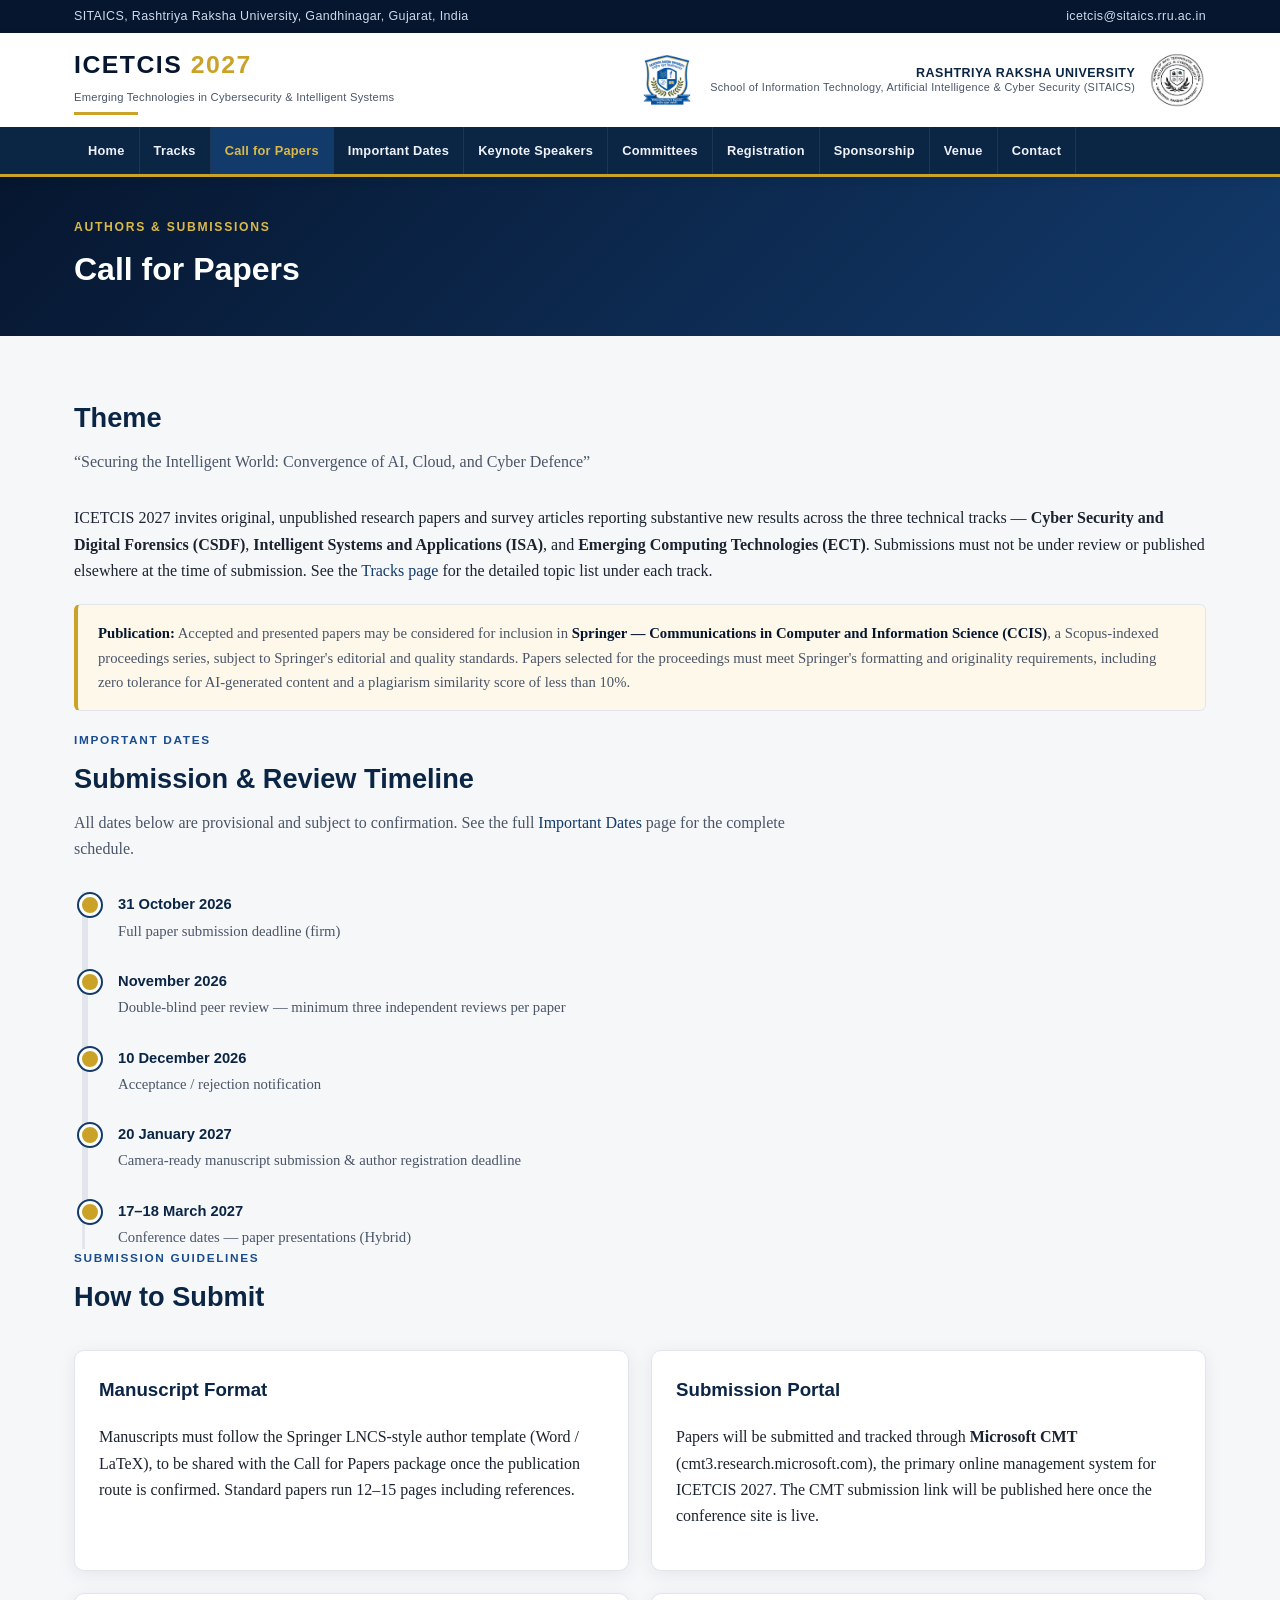
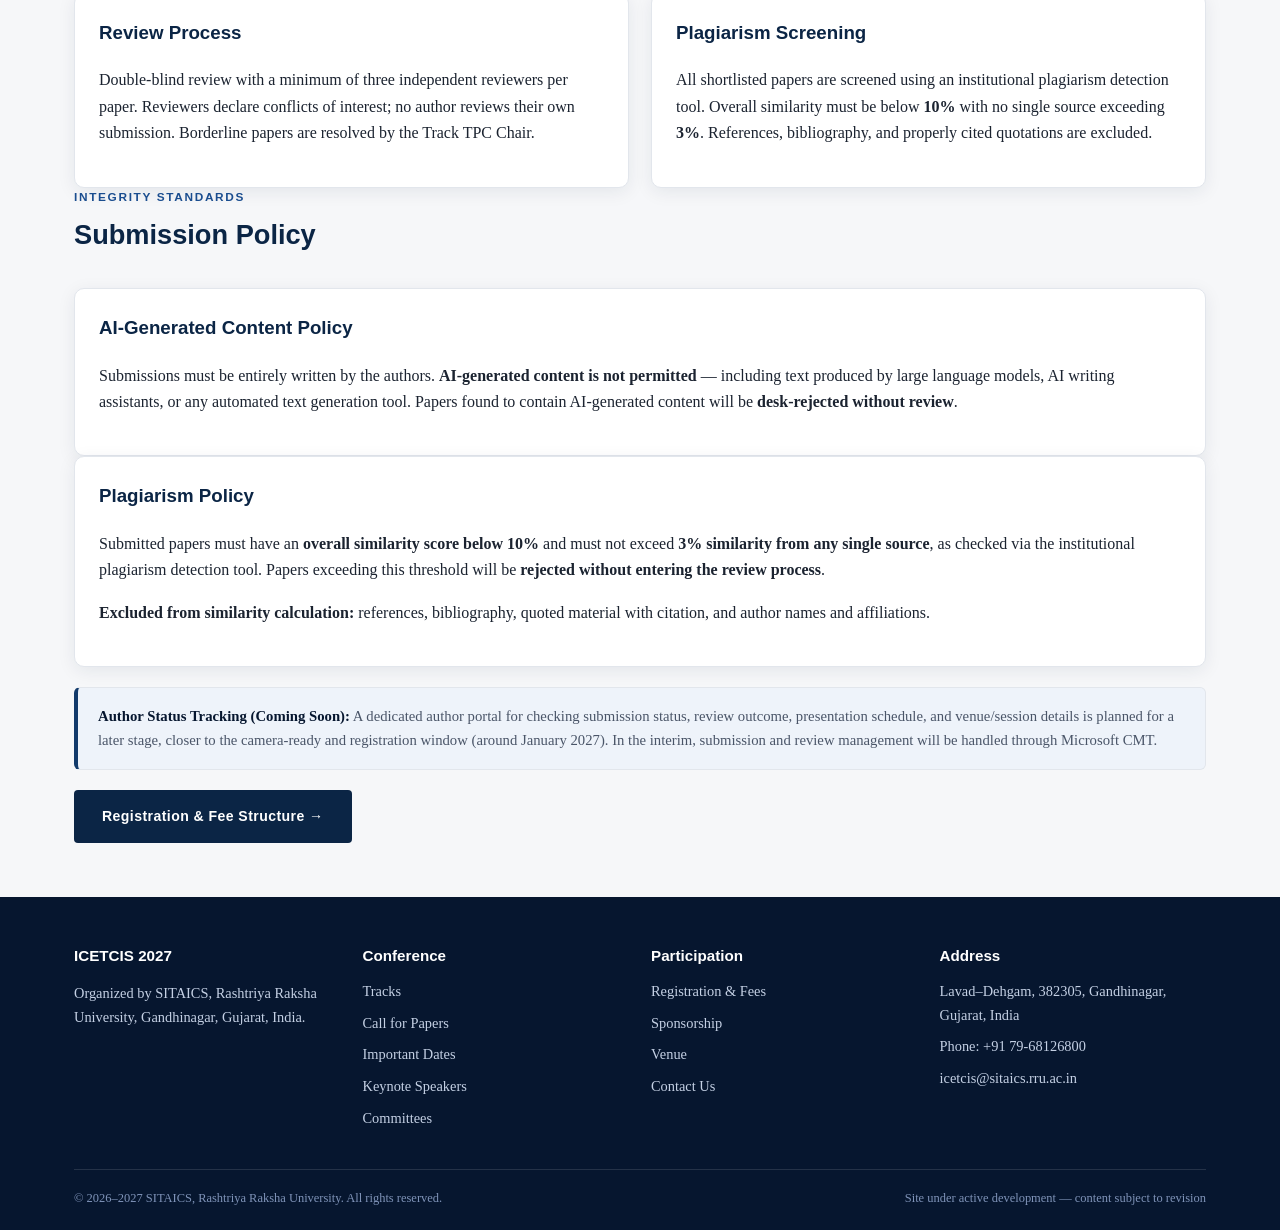
==== call-for-papers.html @ e909aae9 "Major content and policy updates across all pages Email & footer: - Replace icetcis2027@rru.ac.in → " ====
﻿<!DOCTYPE html>
<html lang="en">
<head>
<meta charset="UTF-8">
<meta name="viewport" content="width=device-width, initial-scale=1.0">
<title>Call for Papers | ICETCIS 2027</title>
<meta name="description" content="Call for Papers, submission guidelines, important dates and review process for ICETCIS 2027.">
<meta http-equiv="Content-Security-Policy" content="default-src 'self'; img-src 'self' data:; style-src 'self'; script-src 'self'; base-uri 'self'; form-action 'self';">
<link rel="icon" href="assets/img/sitaics-logo.png" type="image/png">
<link rel="stylesheet" href="css/style.css">
</head>
<body>
<a class="skip-link" href="#main">Skip to main content</a>

<div class="topstrip">
  <div class="container">
    <span>SITAICS, Rashtriya Raksha University, Gandhinagar, Gujarat, India</span>
    <span><a href="mailto:icetcis@sitaics.rru.ac.in">icetcis@sitaics.rru.ac.in</a></span>
  </div>
</div>

<header class="site-header">
  <div class="header-inner container">
    <div class="conf-mark">
      <div class="wordmark">ICETCIS&nbsp;<span>2027</span></div>
      <div class="tagline">Emerging Technologies in Cybersecurity &amp; Intelligent Systems</div>
      <div class="year-rule"></div>
    </div>
    <div class="brand-cluster brand-right">
      <img src="assets/img/rru-logo.png" alt="Rashtriya Raksha University crest" style="height:58px;">
      <div class="brand-text">
        <div class="uni">RASHTRIYA RAKSHA UNIVERSITY</div>
        <div class="school">School of Information Technology, Artificial Intelligence &amp; Cyber Security (SITAICS)</div>
      </div>
      <img src="assets/img/sitaics-logo.png" alt="SITAICS emblem" style="height:64px;">
    </div>
  </div>
  <nav class="mainnav">
    <div class="container">
      <button class="nav-toggle" aria-label="Toggle navigation" aria-expanded="false">&#9776;</button>
      <ul>
        <li><a href="index.html">Home</a></li>
        <li><a href="tracks.html">Tracks</a></li>
        <li><a href="call-for-papers.html" class="active">Call for Papers</a></li>
        <li><a href="important-dates.html">Important Dates</a></li>
        <li><a href="keynote-speakers.html">Keynote Speakers</a></li>
        <li><a href="committee.html">Committees</a></li>
        <li><a href="registration.html">Registration</a></li>
        <li><a href="sponsorship.html">Sponsorship</a></li>
        <li><a href="venue.html">Venue</a></li>
        <li><a href="contact.html">Contact</a></li>
      </ul>
    </div>
  </nav>
</header>

<main id="main">

  <section class="page-hero">
    <div class="container">
      <div class="kicker">Authors &amp; Submissions</div>
      <h1>Call for Papers</h1>
    </div>
  </section>

  <section>
    <div class="container">
      <div class="section-head">
        <h2>Theme</h2>
        <p style="font-style:italic;">&ldquo;Securing the Intelligent World: Convergence of AI, Cloud, and Cyber Defence&rdquo;</p>
      </div>
      <p style="max-width:780px;color:var(--ink-soft);">ICETCIS 2027 invites original, unpublished research
      papers and survey articles reporting substantive new results across the three technical tracks &mdash;
      <strong>Cyber Security and Digital Forensics (CSDF)</strong>, <strong>Intelligent Systems and Applications (ISA)</strong>, and <strong>Emerging Computing Technologies (ECT)</strong>.
      Submissions must not be under review or published elsewhere at the time of submission.
      See the <a href="tracks.html">Tracks page</a> for the detailed topic list under each track.</p>

      <div class="notice gold">
        <strong>Publication:</strong> Accepted and presented papers may be considered for inclusion in
        <strong>Springer &mdash; Communications in Computer and Information Science (CCIS)</strong>, a
        Scopus-indexed proceedings series, subject to Springer's editorial and quality standards.
        Papers selected for the proceedings must meet Springer's formatting and originality requirements,
        including zero tolerance for AI-generated content and a plagiarism similarity score of less than 10%.
      </div>

      <div class="section-head" style="margin-top:48px;">
        <div class="kicker">Important Dates</div>
        <h2>Submission &amp; Review Timeline</h2>
        <p>All dates below are provisional and subject to confirmation. See the full
        <a href="important-dates.html">Important Dates</a> page for the complete schedule.</p>
      </div>
      <div class="timeline">
        <div class="timeline-item"><div class="t-date">31 October 2026</div><div class="t-label">Full paper submission deadline (firm)</div></div>
        <div class="timeline-item"><div class="t-date">November 2026</div><div class="t-label">Double-blind peer review &mdash; minimum three independent reviews per paper</div></div>
        <div class="timeline-item"><div class="t-date">10 December 2026</div><div class="t-label">Acceptance / rejection notification</div></div>
        <div class="timeline-item"><div class="t-date">20 January 2027</div><div class="t-label">Camera-ready manuscript submission &amp; author registration deadline</div></div>
        <div class="timeline-item"><div class="t-date">17&ndash;18 March 2027</div><div class="t-label">Conference dates &mdash; paper presentations (Hybrid)</div></div>
      </div>

      <div class="section-head" style="margin-top:48px;">
        <div class="kicker">Submission Guidelines</div>
        <h2>How to Submit</h2>
      </div>
      <div class="grid grid-2">
        <div class="card">
          <h3>Manuscript Format</h3>
          <p>Manuscripts must follow the Springer LNCS-style author template (Word / LaTeX), to be shared
          with the Call for Papers package once the publication route is confirmed. Standard papers run
          12&ndash;15 pages including references.</p>
        </div>
        <div class="card">
          <h3>Submission Portal</h3>
          <p>Papers will be submitted and tracked through <strong>Microsoft CMT</strong>
          (cmt3.research.microsoft.com), the primary online management system for ICETCIS 2027.
          The CMT submission link will be published here once the conference site is live.</p>
        </div>
        <div class="card">
          <h3>Review Process</h3>
          <p>Double-blind review with a minimum of three independent reviewers per paper. Reviewers
          declare conflicts of interest; no author reviews their own submission. Borderline papers are
          resolved by the Track TPC Chair.</p>
        </div>
        <div class="card">
          <h3>Plagiarism Screening</h3>
          <p>All shortlisted papers are screened using an institutional plagiarism detection tool.
          Overall similarity must be below <strong>10%</strong> with no single source exceeding
          <strong>3%</strong>. References, bibliography, and properly cited quotations are excluded.</p>
        </div>
      </div>

      <div class="section-head" style="margin-top:48px;">
        <div class="kicker">Integrity Standards</div>
        <h2>Submission Policy</h2>
      </div>

      <div class="card" style="margin-bottom:20px;">
        <h3>AI-Generated Content Policy</h3>
        <p>Submissions must be entirely written by the authors. <strong>AI-generated content is not permitted</strong> —
        including text produced by large language models, AI writing assistants, or any automated text generation tool.
        Papers found to contain AI-generated content will be <strong>desk-rejected without review</strong>.</p>
      </div>

      <div class="card" style="margin-bottom:36px;">
        <h3>Plagiarism Policy</h3>
        <p>Submitted papers must have an <strong>overall similarity score below 10%</strong> and must not
        exceed <strong>3% similarity from any single source</strong>, as checked via the institutional
        plagiarism detection tool. Papers exceeding this threshold will be <strong>rejected without entering
        the review process</strong>.</p>
        <p style="margin-top:12px;color:var(--ink-soft);font-size:0.9rem;">
        <strong>Excluded from similarity calculation:</strong> references, bibliography, quoted material with
        citation, and author names and affiliations.</p>
      </div>

      <div class="notice" style="margin-top:0px;">
        <strong>Author Status Tracking (Coming Soon):</strong> A dedicated author portal for checking submission
        status, review outcome, presentation schedule, and venue/session details is planned for a later
        stage, closer to the camera-ready and registration window (around January 2027). In the interim,
        submission and review management will be handled through Microsoft CMT.
      </div>

      <div style="margin-top:30px;"><a href="registration.html" class="btn btn-navy">Registration &amp; Fee Structure &rarr;</a></div>
    </div>
  </section>

</main>

<footer class="site-footer">
  <div class="container">
    <div class="grid grid-4">
      <div>
        <h4>ICETCIS 2027</h4>
        <p>Organized by SITAICS, Rashtriya Raksha University, Gandhinagar, Gujarat, India.</p>
      </div>
      <div>
        <h4>Conference</h4>
        <ul>
          <li><a href="tracks.html">Tracks</a></li>
          <li><a href="call-for-papers.html">Call for Papers</a></li>
          <li><a href="important-dates.html">Important Dates</a></li>
          <li><a href="keynote-speakers.html">Keynote Speakers</a></li>
          <li><a href="committee.html">Committees</a></li>
        </ul>
      </div>
      <div>
        <h4>Participation</h4>
        <ul>
          <li><a href="registration.html">Registration &amp; Fees</a></li>
          <li><a href="sponsorship.html">Sponsorship</a></li>
          <li><a href="venue.html">Venue</a></li>
          <li><a href="contact.html">Contact Us</a></li>
        </ul>
      </div>
      <div>
        <h4>Address</h4>
        <ul>
          <li>Lavad&ndash;Dehgam, 382305, Gandhinagar, Gujarat, India</li>
          <li>Phone: +91 79-68126800</li>
          <li><a href="mailto:icetcis@sitaics.rru.ac.in">icetcis@sitaics.rru.ac.in</a></li>
        </ul>
      </div>
    </div>
    <div class="footer-bottom">
      <span>&copy; 2026&ndash;2027 SITAICS, Rashtriya Raksha University. All rights reserved.</span>
      <span>Site under active development &mdash; content subject to revision</span>
    </div>
  </div>
</footer>

<button class="scroll-top" aria-label="Scroll to top">&uarr;</button>
<script src="js/main.js"></script>
</body>
</html>
---- css/style.css ----
/* ICETCIS 2027 — Conference site stylesheet */

:root{
  --navy-900:#06162f;
  --navy-800:#0b2545;
  --navy-700:#123a6b;
  --navy-600:#1a4d8f;
  --gold-500:#c9a227;
  --gold-400:#dab94a;
  --bg:#f6f7f9;
  --surface:#ffffff;
  --ink:#1b2330;
  --ink-soft:#4a5568;
  --line:#e2e6ec;
  --radius:10px;
  --maxw:1180px;
  --shadow:0 4px 18px rgba(11,37,69,0.08);
}

*{box-sizing:border-box;}
html{scroll-behavior:smooth;}
body{
  margin:0;
  font-family:"Georgia","Cambria","Times New Roman",serif;
  color:var(--ink);
  background:var(--bg);
  line-height:1.65;
}
h1,h2,h3,h4{
  font-family:"Trebuchet MS","Segoe UI",Arial,sans-serif;
  color:var(--navy-800);
  margin-top:0;
  font-weight:700;
}
a{color:var(--navy-700);text-decoration:none;}
a:hover{color:var(--gold-500);}
img{max-width:100%;display:block;}
.container{max-width:var(--maxw);margin:0 auto;padding:0 24px;}
.visually-hidden{position:absolute;left:-9999px;}

/* ===== Skip link ===== */
.skip-link{
  position:absolute;left:-9999px;top:0;background:var(--gold-500);color:var(--navy-900);
  padding:10px 16px;z-index:1000;font-family:"Trebuchet MS",sans-serif;font-weight:700;
}
.skip-link:focus{left:8px;top:8px;}

/* ===== Top strip ===== */
.topstrip{
  background:var(--navy-900);
  color:#cfd9ea;
  font-family:"Trebuchet MS","Segoe UI",Arial,sans-serif;
  font-size:0.78rem;
  letter-spacing:.03em;
}
.topstrip .container{display:flex;justify-content:space-between;align-items:center;padding:6px 24px;flex-wrap:wrap;gap:6px;}
.topstrip a{color:#cfd9ea;}
.topstrip a:hover{color:var(--gold-400);}

/* ===== Header ===== */
header.site-header{
  background:var(--surface);
  border-bottom:3px solid var(--gold-500);
  position:sticky;top:0;z-index:500;
  box-shadow:0 2px 10px rgba(0,0,0,0.05);
}
.header-inner{
  display:flex;
  align-items:center;
  justify-content:space-between;
  padding:12px 24px;
  gap:18px;
}
.brand-cluster{display:flex;align-items:center;gap:14px;}
.brand-cluster img{height:58px;width:auto;}
.brand-text{font-family:"Trebuchet MS","Segoe UI",Arial,sans-serif;line-height:1.15;}
.brand-text .uni{font-size:0.78rem;font-weight:700;color:var(--navy-800);letter-spacing:.04em;}
.brand-text .school{font-size:0.68rem;color:var(--ink-soft);letter-spacing:.03em;}

.conf-mark{
  display:flex;flex-direction:column;align-items:flex-start;
  font-family:"Trebuchet MS","Segoe UI",Arial,sans-serif;
}
.conf-mark .wordmark{
  font-size:1.55rem;font-weight:800;letter-spacing:.06em;color:var(--navy-900);
}
.conf-mark .wordmark span{color:var(--gold-500);}
.conf-mark .tagline{font-size:0.7rem;color:var(--ink-soft);letter-spacing:.02em;margin-top:2px;}
.conf-mark .year-rule{height:3px;width:64px;background:var(--gold-500);margin-top:6px;}

.brand-cluster.brand-right{justify-content:flex-end;}
.brand-cluster.brand-right .brand-text{text-align:right;}

nav.mainnav{
  background:var(--navy-800);
}
nav.mainnav .container{display:flex;align-items:center;justify-content:space-between;padding:0 24px;}
nav.mainnav ul{
  display:flex;list-style:none;margin:0;padding:0;flex-wrap:wrap;
  font-family:"Trebuchet MS","Segoe UI",Arial,sans-serif;
}
nav.mainnav li{border-right:1px solid rgba(255,255,255,0.08);}
nav.mainnav a{
  display:block;padding:13px 14px;color:#eef2f8;font-size:0.8rem;font-weight:600;letter-spacing:.02em;
}
nav.mainnav a:hover,nav.mainnav a.active{background:var(--navy-700);color:var(--gold-400);}
.nav-toggle{display:none;background:none;border:none;color:#fff;font-size:1.6rem;padding:8px 14px;cursor:pointer;}

/* ===== Hero ===== */
.hero{
  background:linear-gradient(135deg,var(--navy-900) 0%,var(--navy-700) 60%,var(--navy-600) 100%);
  color:#f3f6fb;
  padding:64px 0 56px;
  position:relative;
  overflow:hidden;
}
.hero::after{
  content:"";position:absolute;right:-80px;top:-80px;width:360px;height:360px;
  border:2px solid rgba(218,185,74,0.18);border-radius:50%;
}
.hero .container{position:relative;z-index:2;}
.hero .eyebrow{
  font-family:"Trebuchet MS","Segoe UI",Arial,sans-serif;
  text-transform:uppercase;letter-spacing:.18em;font-size:0.78rem;color:var(--gold-400);font-weight:700;
}
.hero h1{
  color:#fff;font-size:2.4rem;margin:10px 0 6px;line-height:1.18;
}
.hero h1 .acronym{color:var(--gold-400);}
.hero .theme-line{font-style:italic;font-size:1.12rem;color:#d8e2f1;max-width:760px;margin:6px 0 22px;}
.hero .meta-row{display:flex;flex-wrap:wrap;gap:28px;margin-top:8px;}
.hero .meta-item{font-family:"Trebuchet MS","Segoe UI",Arial,sans-serif;}
.hero .meta-item .label{display:block;font-size:0.72rem;letter-spacing:.08em;text-transform:uppercase;color:#9fb4d6;}
.hero .meta-item .value{font-size:1.02rem;font-weight:700;color:#fff;}
.hero .cta-row{margin-top:30px;display:flex;gap:14px;flex-wrap:wrap;}

.btn{
  display:inline-block;font-family:"Trebuchet MS","Segoe UI",Arial,sans-serif;
  font-weight:700;font-size:0.88rem;letter-spacing:.03em;padding:13px 26px;border-radius:4px;
  border:2px solid transparent;cursor:pointer;
}
.btn-gold{background:var(--gold-500);color:var(--navy-900);}
.btn-gold:hover{background:var(--gold-400);}
.btn-outline{border-color:rgba(255,255,255,0.55);color:#fff;background:transparent;}
.btn-outline:hover{border-color:var(--gold-400);color:var(--gold-400);}
.btn-navy{background:var(--navy-800);color:#fff;}
.btn-navy:hover{background:var(--navy-700);}

/* ===== Sections ===== */
section{padding:54px 0;}
section.alt{background:var(--surface);border-top:1px solid var(--line);border-bottom:1px solid var(--line);}
.section-head{margin-bottom:30px;max-width:760px;}
.section-head .kicker{
  font-family:"Trebuchet MS","Segoe UI",Arial,sans-serif;text-transform:uppercase;letter-spacing:.14em;
  font-size:0.74rem;color:var(--navy-600);font-weight:700;
}
.section-head h2{font-size:1.7rem;margin:6px 0 8px;}
.section-head p{color:var(--ink-soft);margin:0;}

/* ===== Cards / Grids ===== */
.grid{display:grid;gap:22px;}
.grid-3{grid-template-columns:repeat(3,1fr);}
.grid-2{grid-template-columns:repeat(2,1fr);}
.grid-4{grid-template-columns:repeat(4,1fr);}
@media (max-width:980px){.grid-3,.grid-4{grid-template-columns:repeat(2,1fr);}}
@media (max-width:640px){.grid-3,.grid-2,.grid-4{grid-template-columns:1fr;}}

.card{
  background:var(--surface);border:1px solid var(--line);border-radius:var(--radius);
  padding:24px;box-shadow:var(--shadow);
}
.track-card{border-top:4px solid var(--navy-700);}
.track-card.t1{border-top-color:#8a1f2b;}
.track-card.t2{border-top-color:var(--navy-700);}
.track-card.t3{border-top-color:#1f7a52;}
.track-card h3{font-size:1.18rem;margin-bottom:4px;}
.track-card .track-no{
  font-family:"Trebuchet MS",sans-serif;font-size:0.72rem;letter-spacing:.12em;color:var(--ink-soft);
  text-transform:uppercase;
}
.track-card ul{margin:14px 0 0;padding-left:18px;color:var(--ink-soft);font-size:0.93rem;}
.track-card ul li{margin-bottom:6px;}

/* Dates timeline */
.timeline{border-left:3px solid var(--line);margin-left:8px;padding-left:0;}
.timeline-item{position:relative;padding:0 0 26px 30px;border-left:3px solid var(--line);margin-left:0;}
.timeline-item:last-child{border-color:transparent;padding-bottom:0;}
.timeline-item::before{
  content:"";position:absolute;left:-9px;top:2px;width:16px;height:16px;border-radius:50%;
  background:var(--gold-500);border:3px solid var(--surface);box-shadow:0 0 0 2px var(--navy-700);
}
.timeline-item .t-date{
  font-family:"Trebuchet MS",sans-serif;font-weight:700;color:var(--navy-800);font-size:0.92rem;
}
.timeline-item .t-label{color:var(--ink-soft);font-size:0.92rem;margin-top:2px;}

/* Committee */
.committee-block{margin-bottom:42px;}
.committee-block h3{
  font-size:1.25rem;border-bottom:2px solid var(--gold-500);padding-bottom:8px;margin-bottom:18px;
}
table.committee-table{width:100%;border-collapse:collapse;font-size:0.92rem;background:var(--surface);}
table.committee-table th,table.committee-table td{
  text-align:left;padding:11px 14px;border-bottom:1px solid var(--line);
}
table.committee-table th{
  background:var(--navy-800);color:#fff;font-family:"Trebuchet MS",sans-serif;font-size:0.8rem;
  letter-spacing:.03em;text-transform:uppercase;
}
table.committee-table tr:nth-child(even) td{background:#fafbfd;}
.role-tag{
  display:inline-block;font-family:"Trebuchet MS",sans-serif;font-size:0.68rem;font-weight:700;
  letter-spacing:.04em;text-transform:uppercase;background:var(--gold-500);color:var(--navy-900);
  padding:2px 8px;border-radius:3px;margin-left:8px;
}

/* Notice / callout boxes */
.notice{
  border:1px solid var(--line);border-left:4px solid var(--navy-700);background:#eef3fa;
  padding:16px 20px;border-radius:6px;font-size:0.92rem;color:var(--ink-soft);margin:20px 0;
}
.notice.gold{border-left-color:var(--gold-500);background:#fdf8ea;}
.notice strong{color:var(--navy-900);}

/* Fee table */
table.fee-table{width:100%;border-collapse:collapse;background:var(--surface);box-shadow:var(--shadow);}
table.fee-table th,table.fee-table td{padding:14px 16px;border-bottom:1px solid var(--line);text-align:left;}
table.fee-table th{background:var(--navy-800);color:#fff;font-family:"Trebuchet MS",sans-serif;font-size:0.82rem;}
table.fee-table td.amount{font-weight:700;color:var(--navy-800);font-family:"Trebuchet MS",sans-serif;}
table.fee-table td.amount.early{color:#1f7a52;}

.earlybird-flag{
  display:inline-block;background:#1f7a52;color:#fff;font-family:"Trebuchet MS",sans-serif;
  font-size:0.7rem;font-weight:700;letter-spacing:.04em;text-transform:uppercase;
  padding:3px 9px;border-radius:3px;margin-left:8px;
}

/* Sponsorship tiers */
.tier-card{border-top:4px solid var(--line);position:relative;}
.tier-card.tier-platinum{border-top-color:#5b6b7d;}
.tier-card.tier-gold{border-top-color:var(--gold-500);}
.tier-card.tier-silver{border-top-color:#9aa6b3;}
.tier-card.tier-bronze{border-top-color:#9a6b3a;}
.tier-card .tier-name{
  font-family:"Trebuchet MS",sans-serif;font-size:0.78rem;text-transform:uppercase;letter-spacing:.1em;
  font-weight:700;color:var(--ink-soft);
}
.tier-card .tier-price{
  font-family:"Trebuchet MS",sans-serif;font-size:1.5rem;font-weight:800;color:var(--navy-900);margin:6px 0 14px;
}
.tier-card .tier-price small{font-size:0.85rem;font-weight:600;color:var(--ink-soft);}
.tier-card ul{margin:0;padding-left:18px;color:var(--ink-soft);font-size:0.9rem;}
.tier-card ul li{margin-bottom:7px;}

/* Nearby places */
.place-card .distance-tag{
  display:inline-block;font-family:"Trebuchet MS",sans-serif;font-size:0.72rem;font-weight:700;
  color:var(--navy-700);background:#eef3fa;padding:3px 9px;border-radius:3px;margin-bottom:10px;
}

/* Keynote placeholder */
.keynote-placeholder{
  text-align:center;padding:50px 24px;background:var(--surface);border:1px dashed var(--line);
  border-radius:var(--radius);color:var(--ink-soft);
}
.keynote-placeholder h3{margin-bottom:8px;}

/* Scroll to top button */
.scroll-top{
  position:fixed;right:22px;bottom:24px;width:46px;height:46px;border-radius:50%;
  background:var(--navy-800);color:#fff;border:none;cursor:pointer;font-size:1.3rem;
  display:flex;align-items:center;justify-content:center;box-shadow:0 4px 14px rgba(0,0,0,0.25);
  opacity:0;visibility:hidden;transform:translateY(8px);
  transition:opacity .25s ease,visibility .25s ease,transform .25s ease,background .2s ease;
  z-index:600;
}
.scroll-top.visible{opacity:1;visibility:visible;transform:translateY(0);}
.scroll-top:hover{background:var(--gold-500);color:var(--navy-900);}

/* Stats strip */
.stats-strip{background:var(--navy-800);color:#fff;padding:34px 0;}
.stats-strip .grid-4{text-align:center;}
.stats-strip .stat-num{font-family:"Trebuchet MS",sans-serif;font-size:2rem;font-weight:800;color:var(--gold-400);}
.stats-strip .stat-label{font-size:0.82rem;letter-spacing:.04em;color:#cfd9ea;text-transform:uppercase;margin-top:4px;}

/* Footer */
footer.site-footer{background:var(--navy-900);color:#c4d0e4;padding:46px 0 22px;font-size:0.9rem;}
footer.site-footer .grid-4{margin-bottom:30px;}
footer.site-footer h4{color:#fff;font-size:0.95rem;margin-bottom:12px;}
footer.site-footer ul{list-style:none;padding:0;margin:0;}
footer.site-footer ul li{margin-bottom:8px;}
footer.site-footer a{color:#c4d0e4;}
footer.site-footer a:hover{color:var(--gold-400);}
.footer-bottom{
  border-top:1px solid rgba(255,255,255,0.12);margin-top:10px;padding-top:18px;
  display:flex;justify-content:space-between;flex-wrap:wrap;gap:10px;font-size:0.78rem;color:#7f93b8;
}

/* Breadcrumb / page header for subpages */
.page-hero{
  background:linear-gradient(135deg,var(--navy-900),var(--navy-700));
  color:#fff;padding:40px 0;
}
.page-hero .kicker{color:var(--gold-400);font-family:"Trebuchet MS",sans-serif;text-transform:uppercase;
  letter-spacing:.14em;font-size:0.76rem;font-weight:700;}
.page-hero h1{color:#fff;font-size:2rem;margin:6px 0 0;}

/* Phase note badge */
.phase-badge{
  display:inline-flex;align-items:center;gap:8px;background:#fdf8ea;border:1px solid var(--gold-500);
  color:var(--navy-900);font-family:"Trebuchet MS",sans-serif;font-size:0.82rem;font-weight:600;
  padding:8px 14px;border-radius:6px;
}

@media (max-width:860px){
  .header-inner{flex-wrap:wrap;row-gap:12px;}
  .conf-mark{align-items:flex-start;order:-1;width:100%;}
  .brand-cluster.brand-right{width:100%;justify-content:flex-start;}
  .brand-cluster.brand-right .brand-text{text-align:left;}
  nav.mainnav .container{flex-wrap:wrap;}
  nav.mainnav ul{display:none;flex-direction:column;width:100%;}
  nav.mainnav ul.open{display:flex;}
  nav.mainnav li{border-right:none;border-bottom:1px solid rgba(255,255,255,0.08);}
  .nav-toggle{display:block;}
  .hero h1{font-size:1.8rem;}
  .hero{padding:46px 0 40px;}
  .scroll-top{right:16px;bottom:16px;width:42px;height:42px;}
}

@media (max-width:480px){
  .brand-cluster img{height:42px;}
  .brand-text .uni{font-size:0.68rem;}
  .brand-text .school{font-size:0.6rem;}
  .conf-mark .wordmark{font-size:1.25rem;}
  .hero h1{font-size:1.45rem;}
  .hero .meta-row{gap:16px;}
  table.committee-table,table.fee-table{font-size:0.82rem;}
}
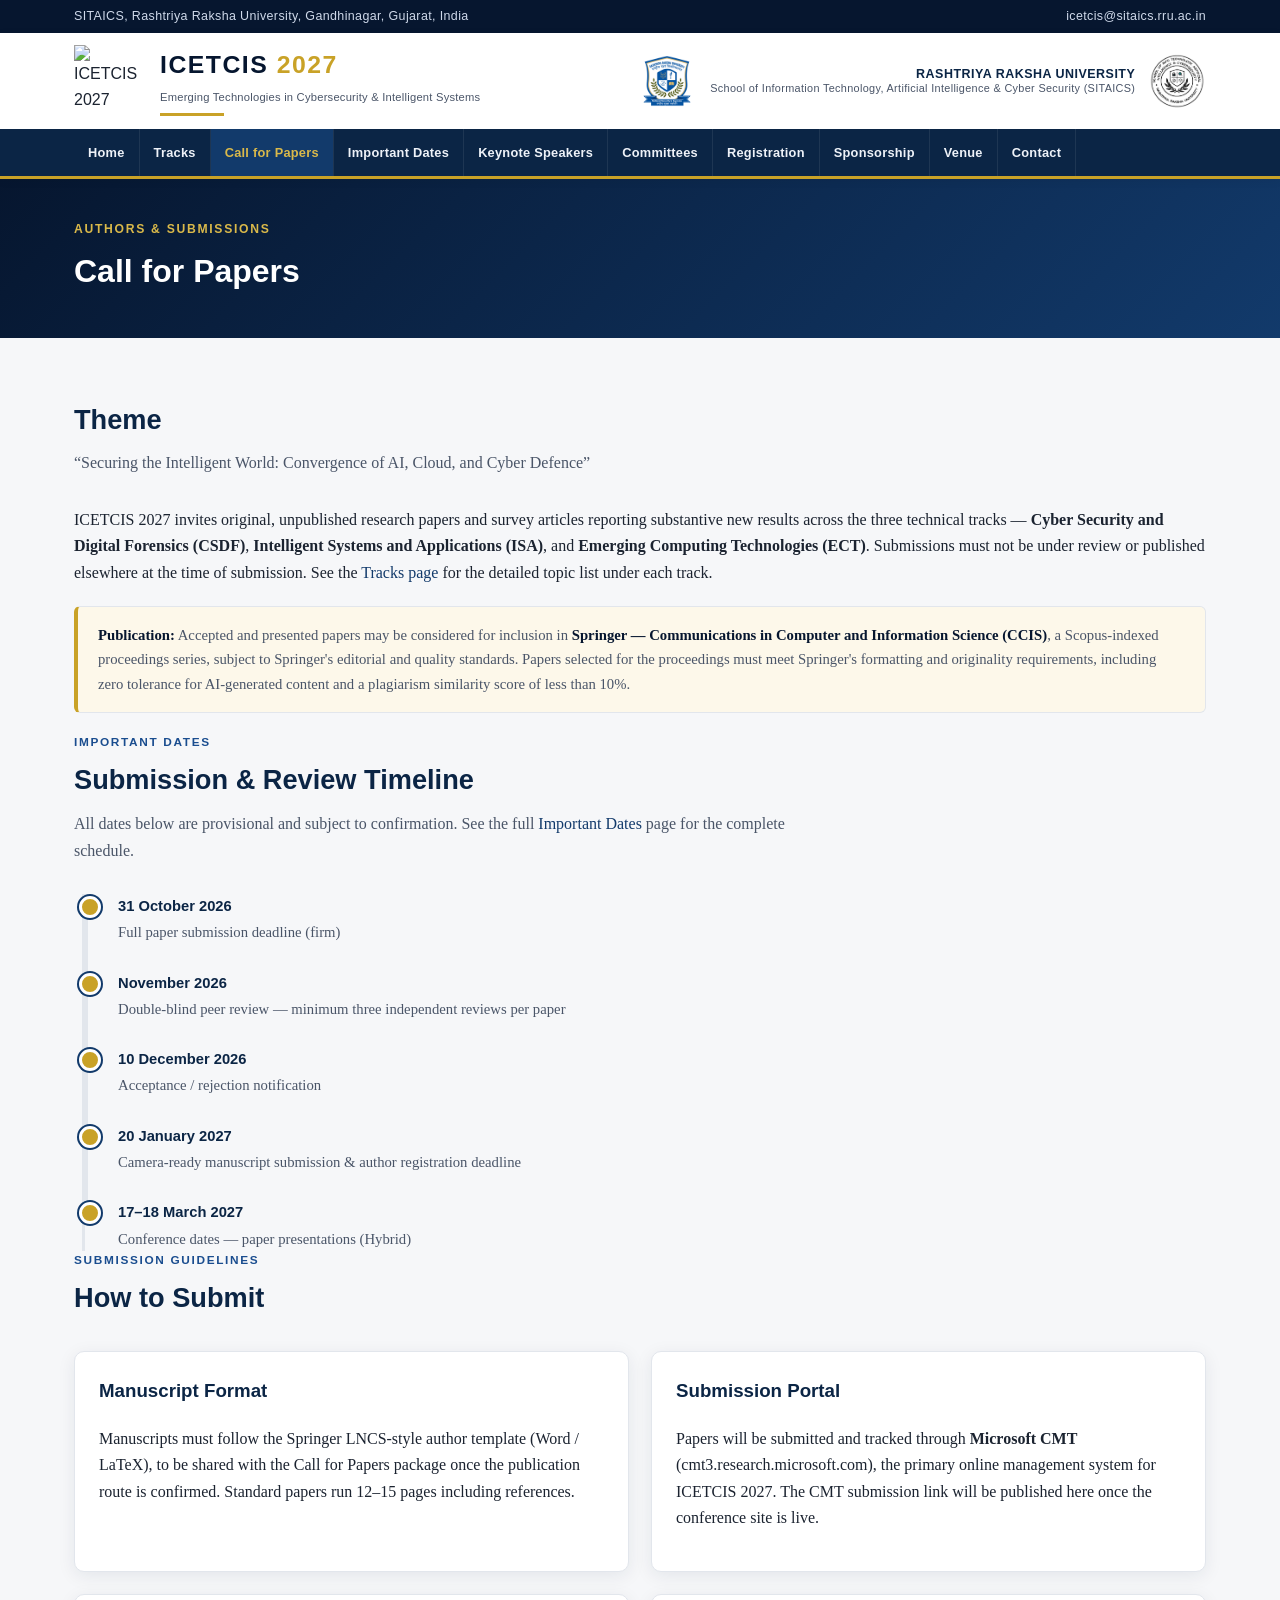
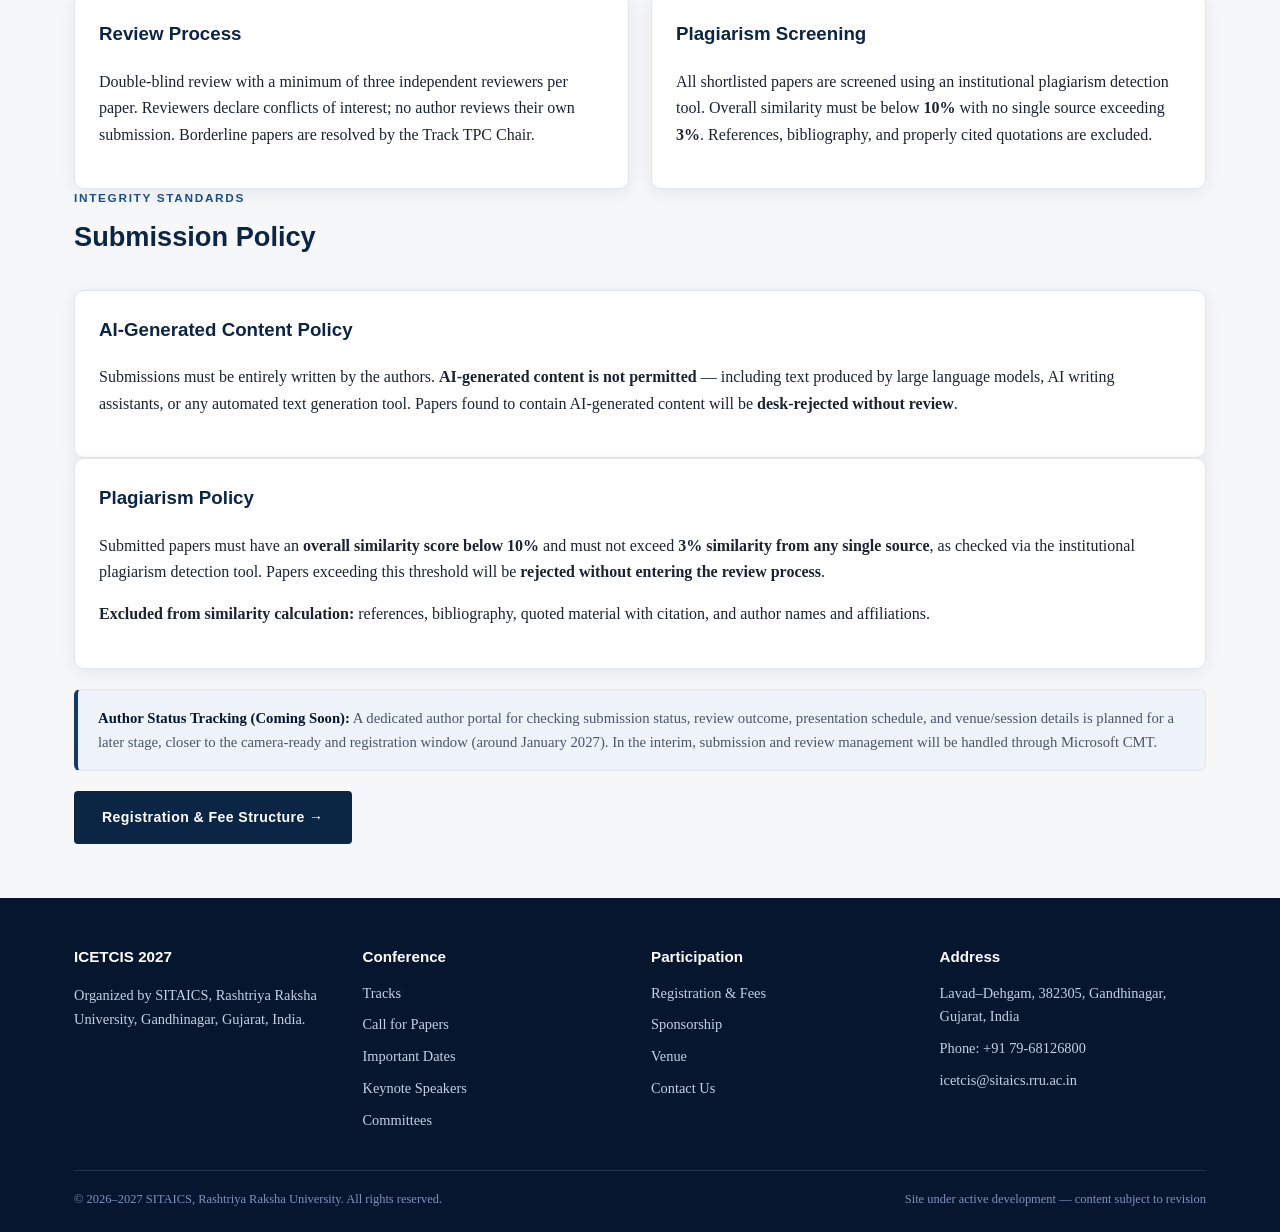
==== commit 8b30065b: "Add ICETCIS 2027 conference seal to header; update sponsorship passes Logo: - Added assets/img/icetc" ====
--- a/call-for-papers.html
+++ b/call-for-papers.html
@@ -6,7 +6,7 @@
 <title>Call for Papers | ICETCIS 2027</title>
 <meta name="description" content="Call for Papers, submission guidelines, important dates and review process for ICETCIS 2027.">
 <meta http-equiv="Content-Security-Policy" content="default-src 'self'; img-src 'self' data:; style-src 'self'; script-src 'self'; base-uri 'self'; form-action 'self';">
-<link rel="icon" href="assets/img/sitaics-logo.png" type="image/png">
+<link rel="icon" href="assets/img/icetcis-logo.png" type="image/png">
 <link rel="stylesheet" href="css/style.css">
 </head>
 <body>
@@ -22,9 +22,12 @@
 <header class="site-header">
   <div class="header-inner container">
     <div class="conf-mark">
-      <div class="wordmark">ICETCIS&nbsp;<span>2027</span></div>
-      <div class="tagline">Emerging Technologies in Cybersecurity &amp; Intelligent Systems</div>
-      <div class="year-rule"></div>
+      <img src="assets/img/icetcis-logo.png" alt="ICETCIS 2027 conference seal" class="conf-seal">
+      <div class="conf-text">
+        <div class="wordmark">ICETCIS&nbsp;<span>2027</span></div>
+        <div class="tagline">Emerging Technologies in Cybersecurity &amp; Intelligent Systems</div>
+        <div class="year-rule"></div>
+      </div>
     </div>
     <div class="brand-cluster brand-right">
       <img src="assets/img/rru-logo.png" alt="Rashtriya Raksha University crest" style="height:58px;">
--- a/css/style.css
+++ b/css/style.css
@@ -78,9 +78,11 @@
 .brand-text .school{font-size:0.68rem;color:var(--ink-soft);letter-spacing:.03em;}
 
 .conf-mark{
-  display:flex;flex-direction:column;align-items:flex-start;
-  font-family:"Trebuchet MS","Segoe UI",Arial,sans-serif;
-}
+  display:flex;flex-direction:row;align-items:center;gap:14px;
+  font-family:"Trebuchet MS","Segoe UI",Arial,sans-serif;
+}
+.conf-seal{height:72px;width:72px;flex-shrink:0;}
+.conf-text{display:flex;flex-direction:column;align-items:flex-start;}
 .conf-mark .wordmark{
   font-size:1.55rem;font-weight:800;letter-spacing:.06em;color:var(--navy-900);
 }
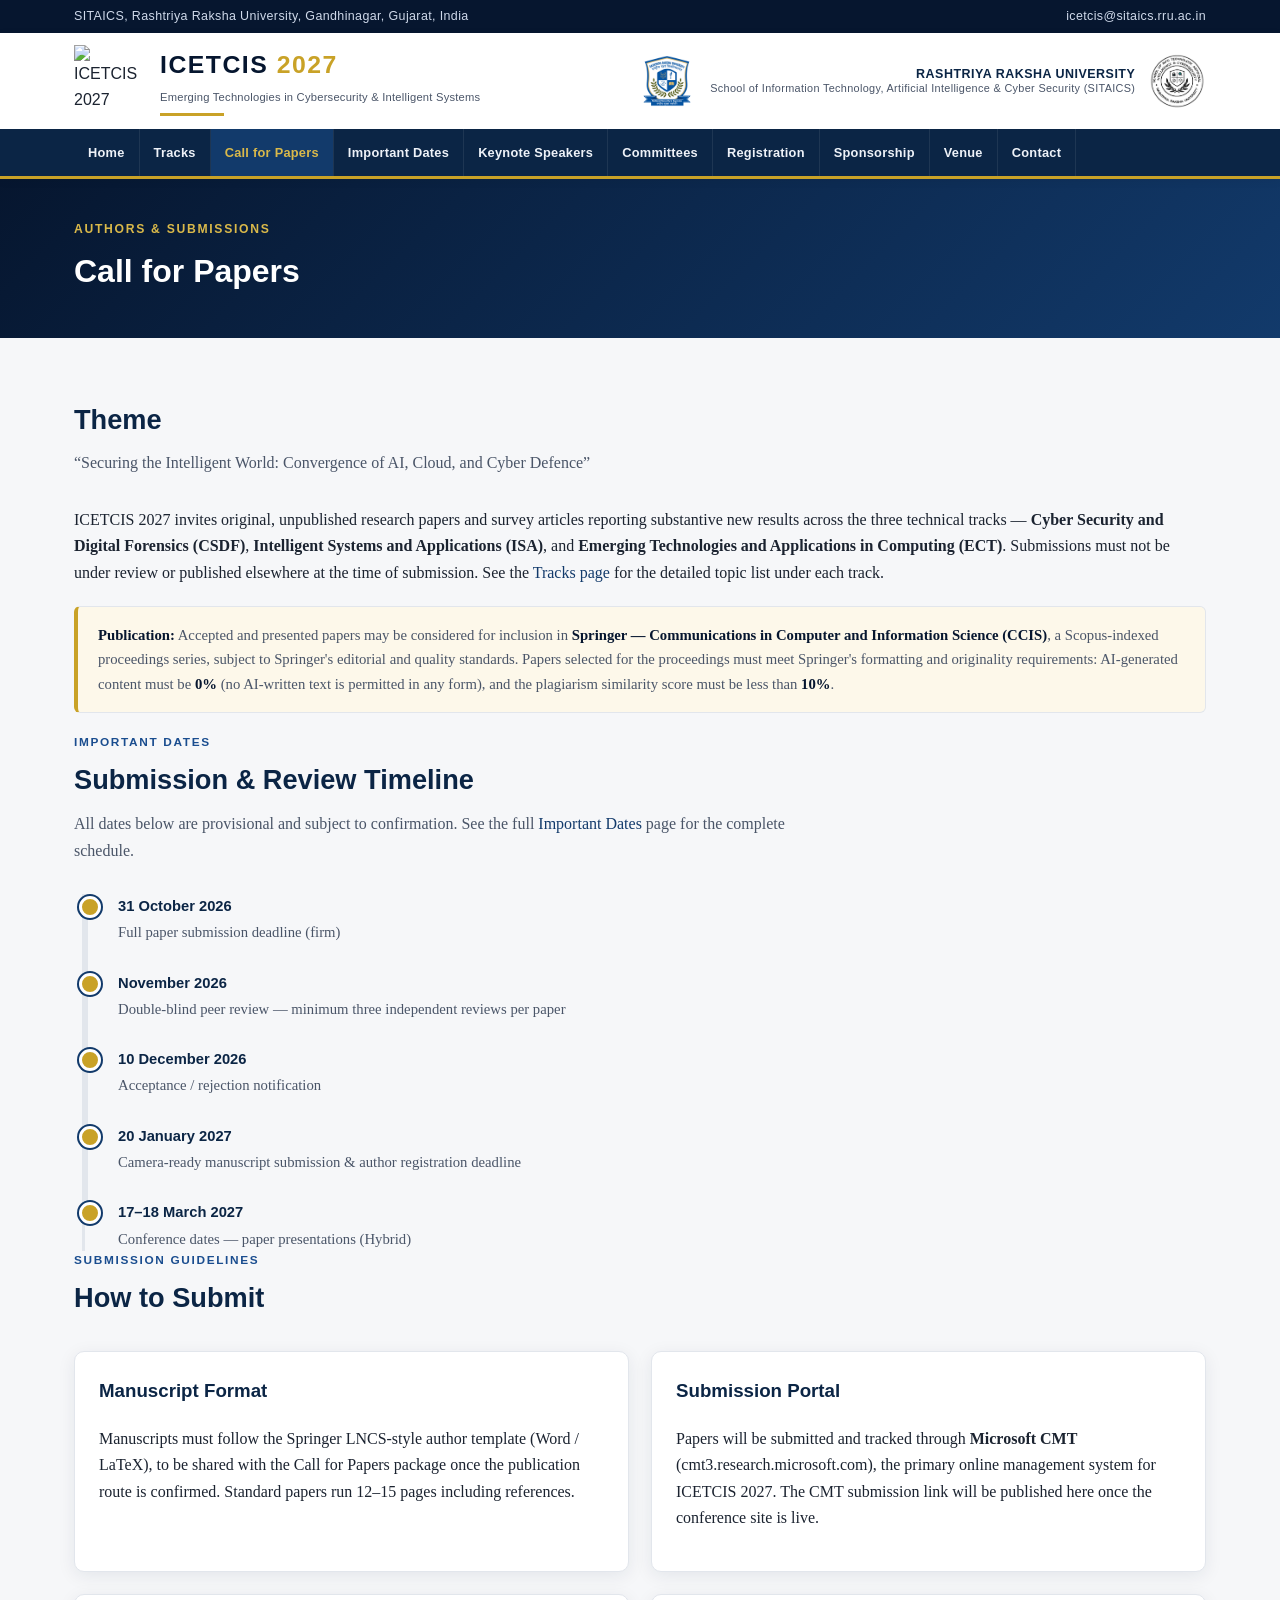
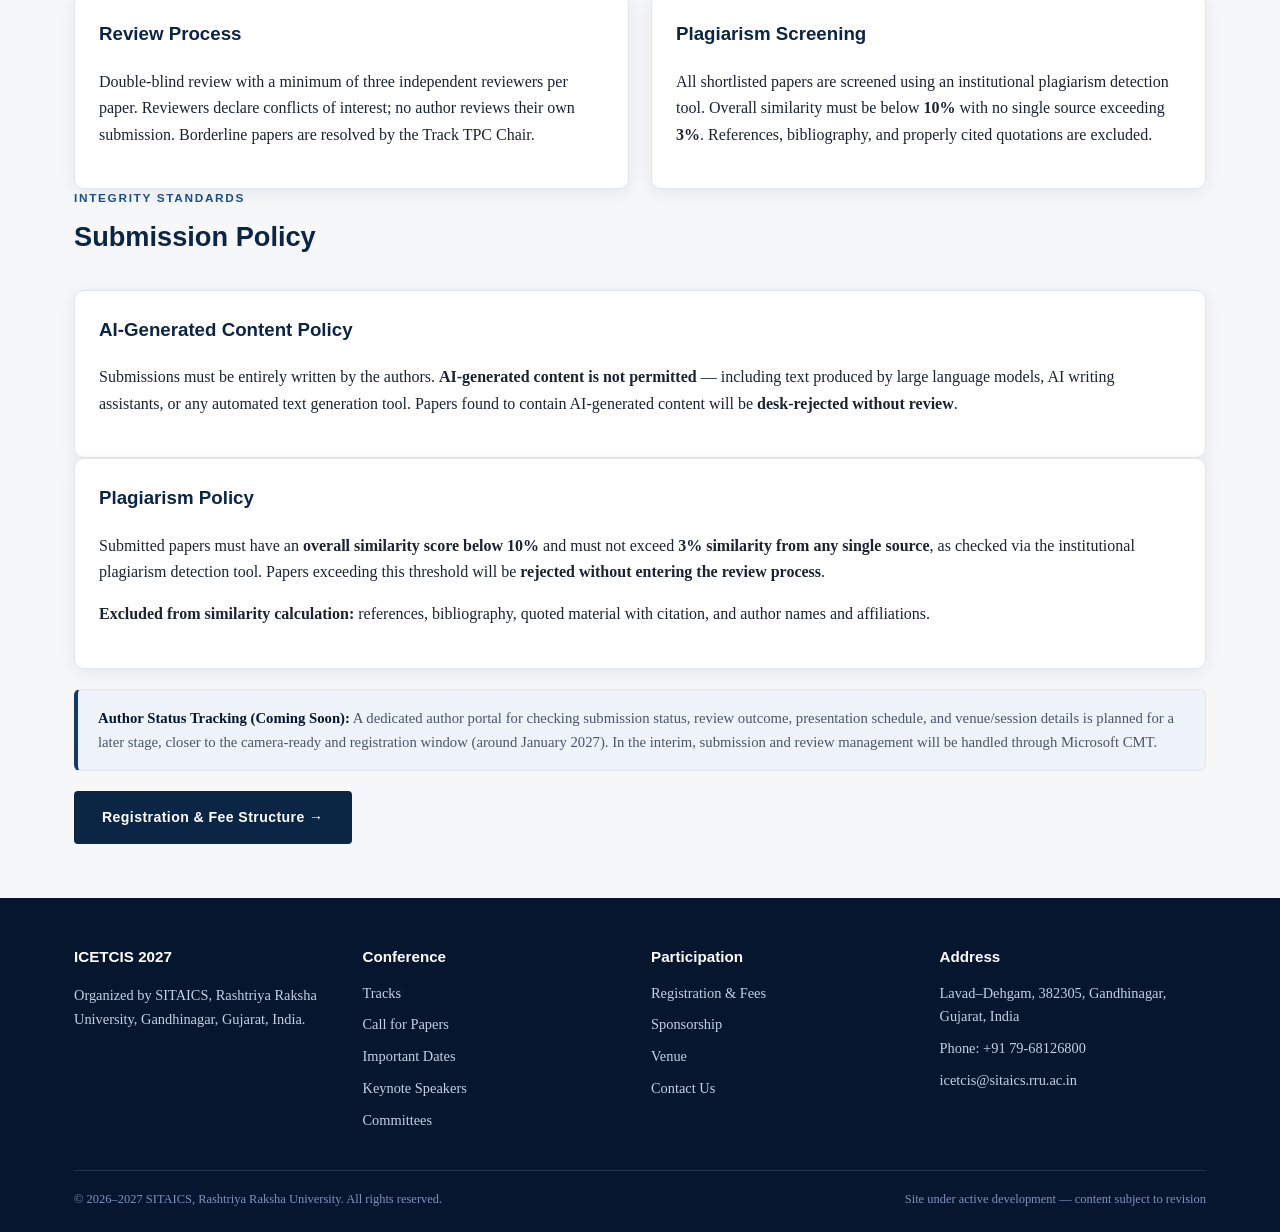
==== commit dc676c4d: "Major batch update: committee, tracks, sponsorship, keynote, plagiarism policy - Programme/Program u" ====
--- a/call-for-papers.html
+++ b/call-for-papers.html
@@ -74,7 +74,7 @@
       </div>
       <p style="max-width:780px;color:var(--ink-soft);">ICETCIS 2027 invites original, unpublished research
       papers and survey articles reporting substantive new results across the three technical tracks &mdash;
-      <strong>Cyber Security and Digital Forensics (CSDF)</strong>, <strong>Intelligent Systems and Applications (ISA)</strong>, and <strong>Emerging Computing Technologies (ECT)</strong>.
+      <strong>Cyber Security and Digital Forensics (CSDF)</strong>, <strong>Intelligent Systems and Applications (ISA)</strong>, and <strong>Emerging Technologies and Applications in Computing (ECT)</strong>.
       Submissions must not be under review or published elsewhere at the time of submission.
       See the <a href="tracks.html">Tracks page</a> for the detailed topic list under each track.</p>
 
@@ -82,8 +82,9 @@
         <strong>Publication:</strong> Accepted and presented papers may be considered for inclusion in
         <strong>Springer &mdash; Communications in Computer and Information Science (CCIS)</strong>, a
         Scopus-indexed proceedings series, subject to Springer's editorial and quality standards.
-        Papers selected for the proceedings must meet Springer's formatting and originality requirements,
-        including zero tolerance for AI-generated content and a plagiarism similarity score of less than 10%.
+        Papers selected for the proceedings must meet Springer's formatting and originality requirements:
+        AI-generated content must be <strong>0%</strong> (no AI-written text is permitted in any form), and the
+        plagiarism similarity score must be less than <strong>10%</strong>.
       </div>
 
       <div class="section-head" style="margin-top:48px;">
--- a/css/style.css
+++ b/css/style.css
@@ -239,10 +239,14 @@
 
 /* Sponsorship tiers */
 .tier-card{border-top:4px solid var(--line);position:relative;}
+.tier-card.tier-diamond{border-top-color:var(--navy-900);border-top-width:6px;}
 .tier-card.tier-platinum{border-top-color:#5b6b7d;}
 .tier-card.tier-gold{border-top-color:var(--gold-500);}
 .tier-card.tier-silver{border-top-color:#9aa6b3;}
 .tier-card.tier-bronze{border-top-color:#9a6b3a;}
+.tier-featured{background:linear-gradient(135deg,#fdf8ea 0%,#ffffff 60%);border-color:var(--gold-500);}
+.tier-featured .tier-name{color:var(--navy-900);font-size:0.88rem;}
+.tier-featured .tier-price{font-size:1.7rem;}
 .tier-card .tier-name{
   font-family:"Trebuchet MS",sans-serif;font-size:0.78rem;text-transform:uppercase;letter-spacing:.1em;
   font-weight:700;color:var(--ink-soft);
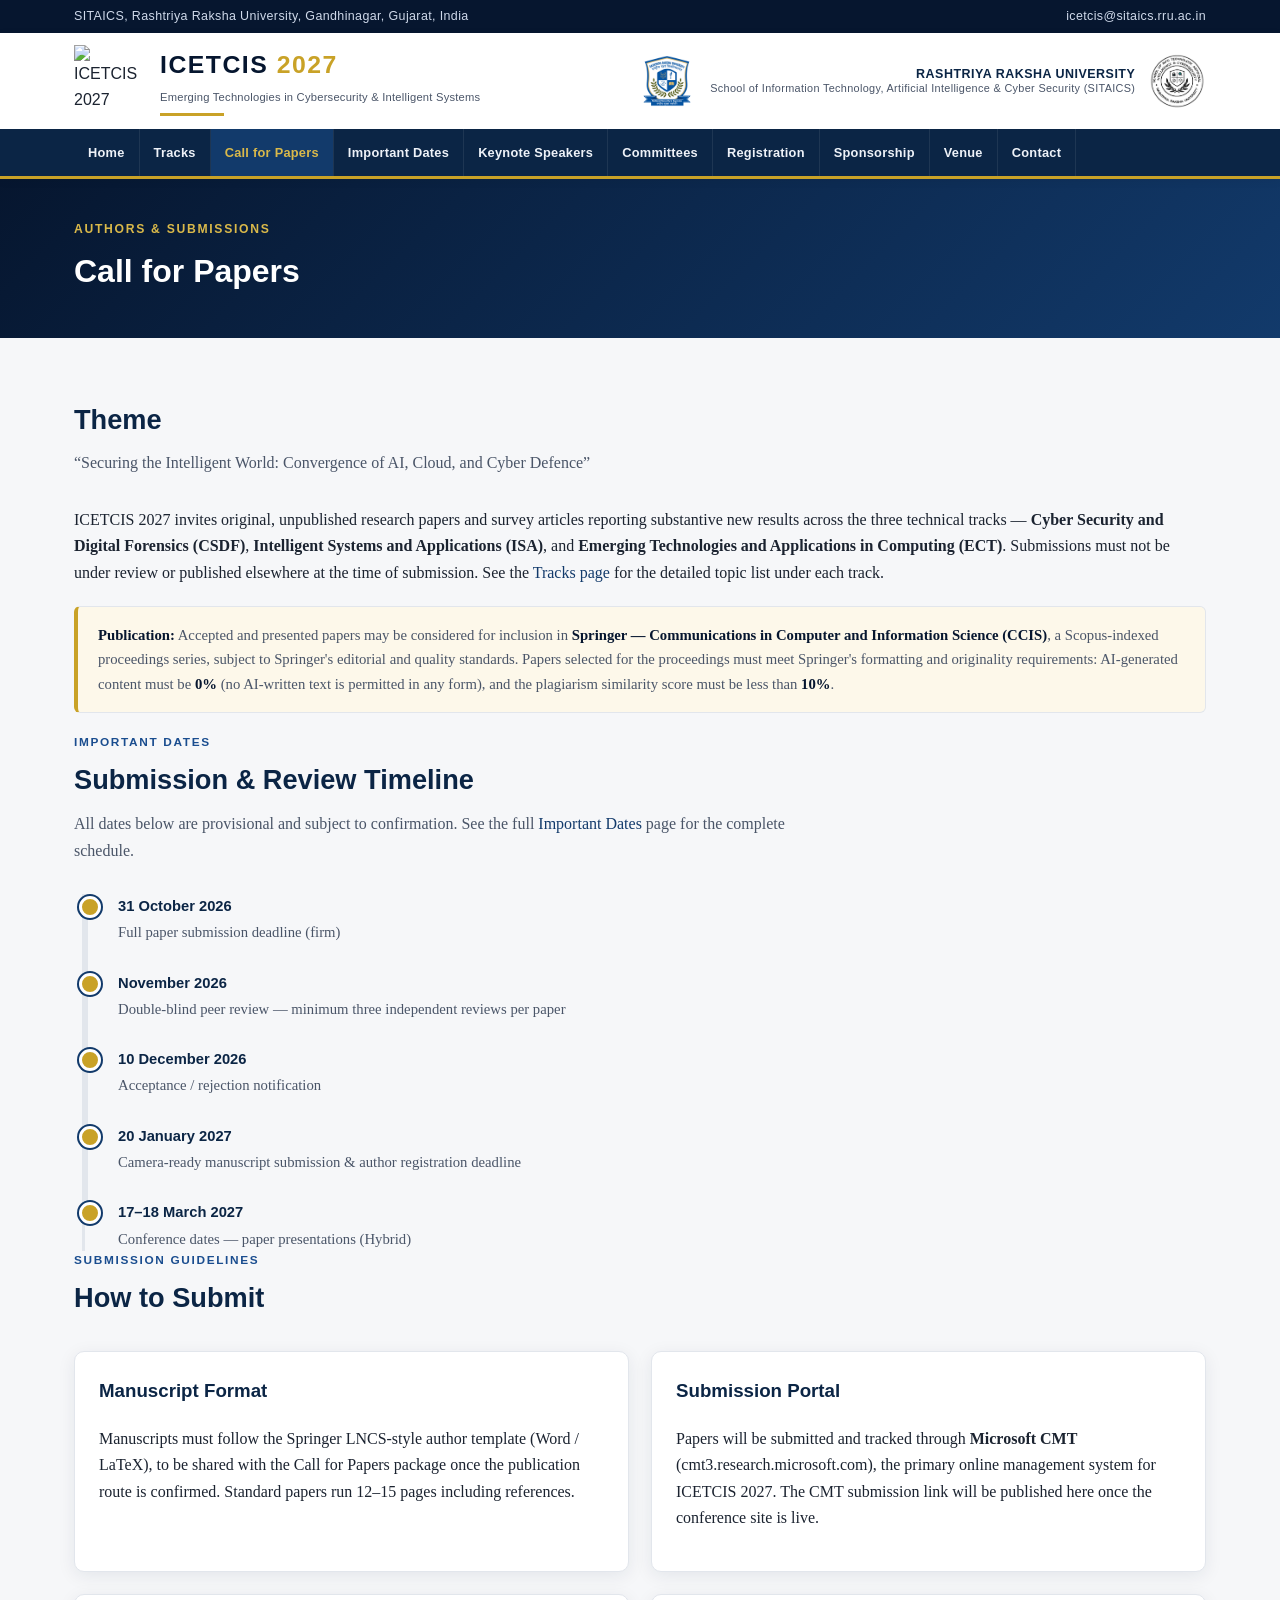
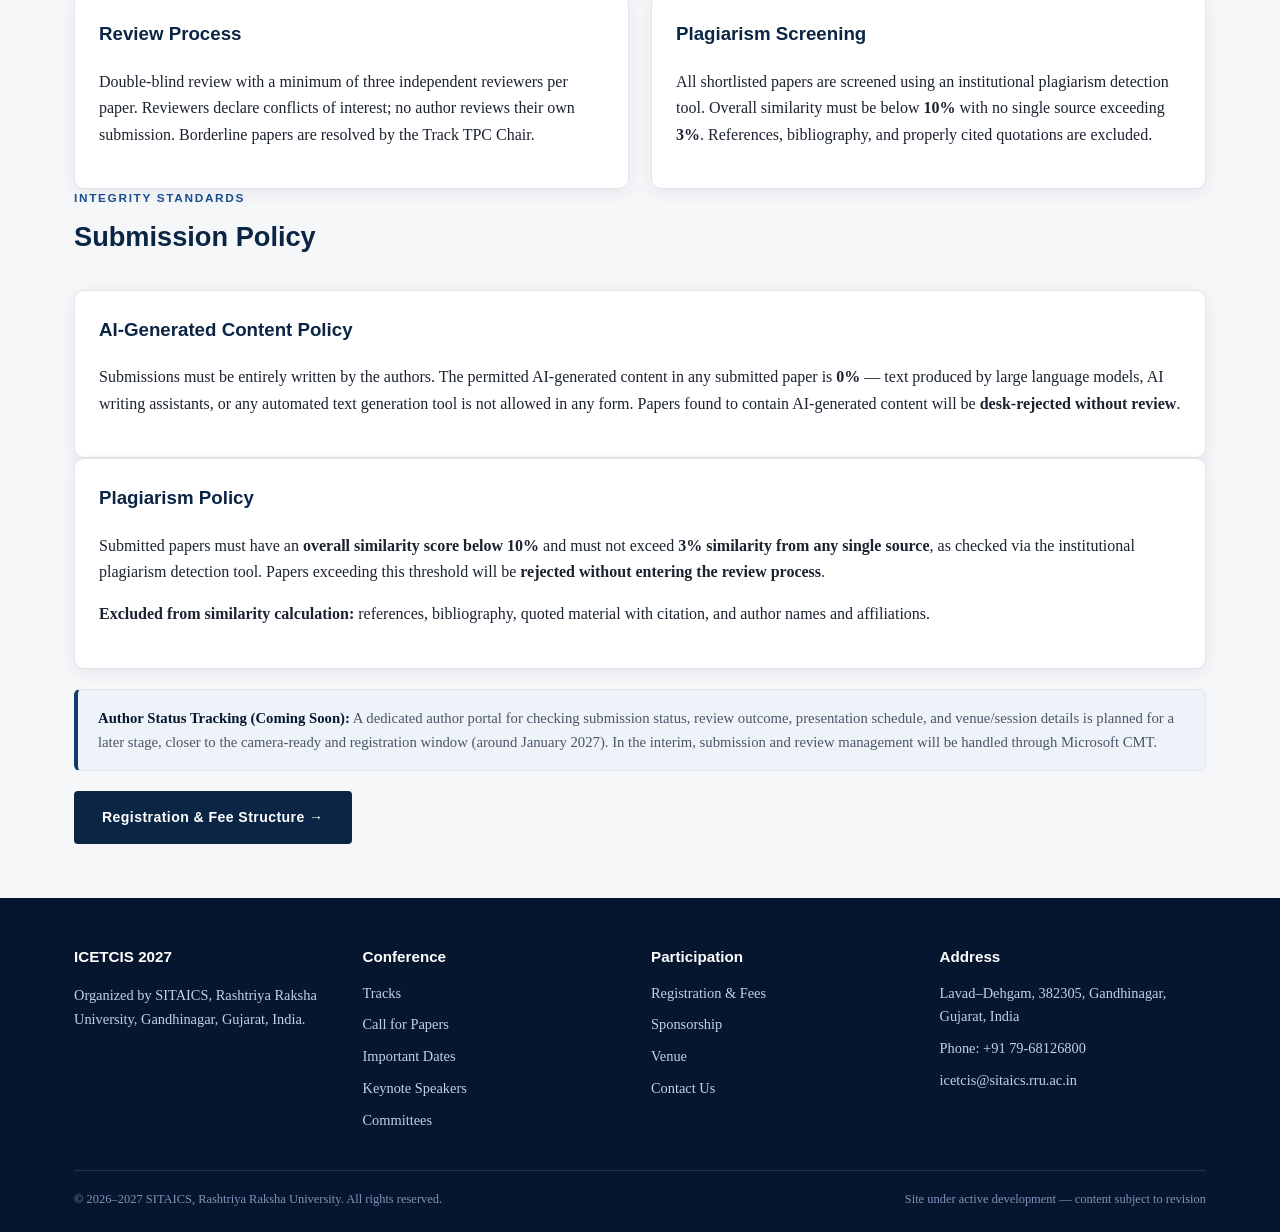
==== commit bf2888e5: "CFP: explicitly state 0% AI in policy card Co-Authored-By: Claude Sonnet 4.6 <noreply@anthropic.com>" ====
--- a/call-for-papers.html
+++ b/call-for-papers.html
@@ -139,8 +139,9 @@
 
       <div class="card" style="margin-bottom:20px;">
         <h3>AI-Generated Content Policy</h3>
-        <p>Submissions must be entirely written by the authors. <strong>AI-generated content is not permitted</strong> —
-        including text produced by large language models, AI writing assistants, or any automated text generation tool.
+        <p>Submissions must be entirely written by the authors. The permitted AI-generated content in any
+        submitted paper is <strong>0%</strong> — text produced by large language models, AI writing
+        assistants, or any automated text generation tool is not allowed in any form.
         Papers found to contain AI-generated content will be <strong>desk-rejected without review</strong>.</p>
       </div>
 
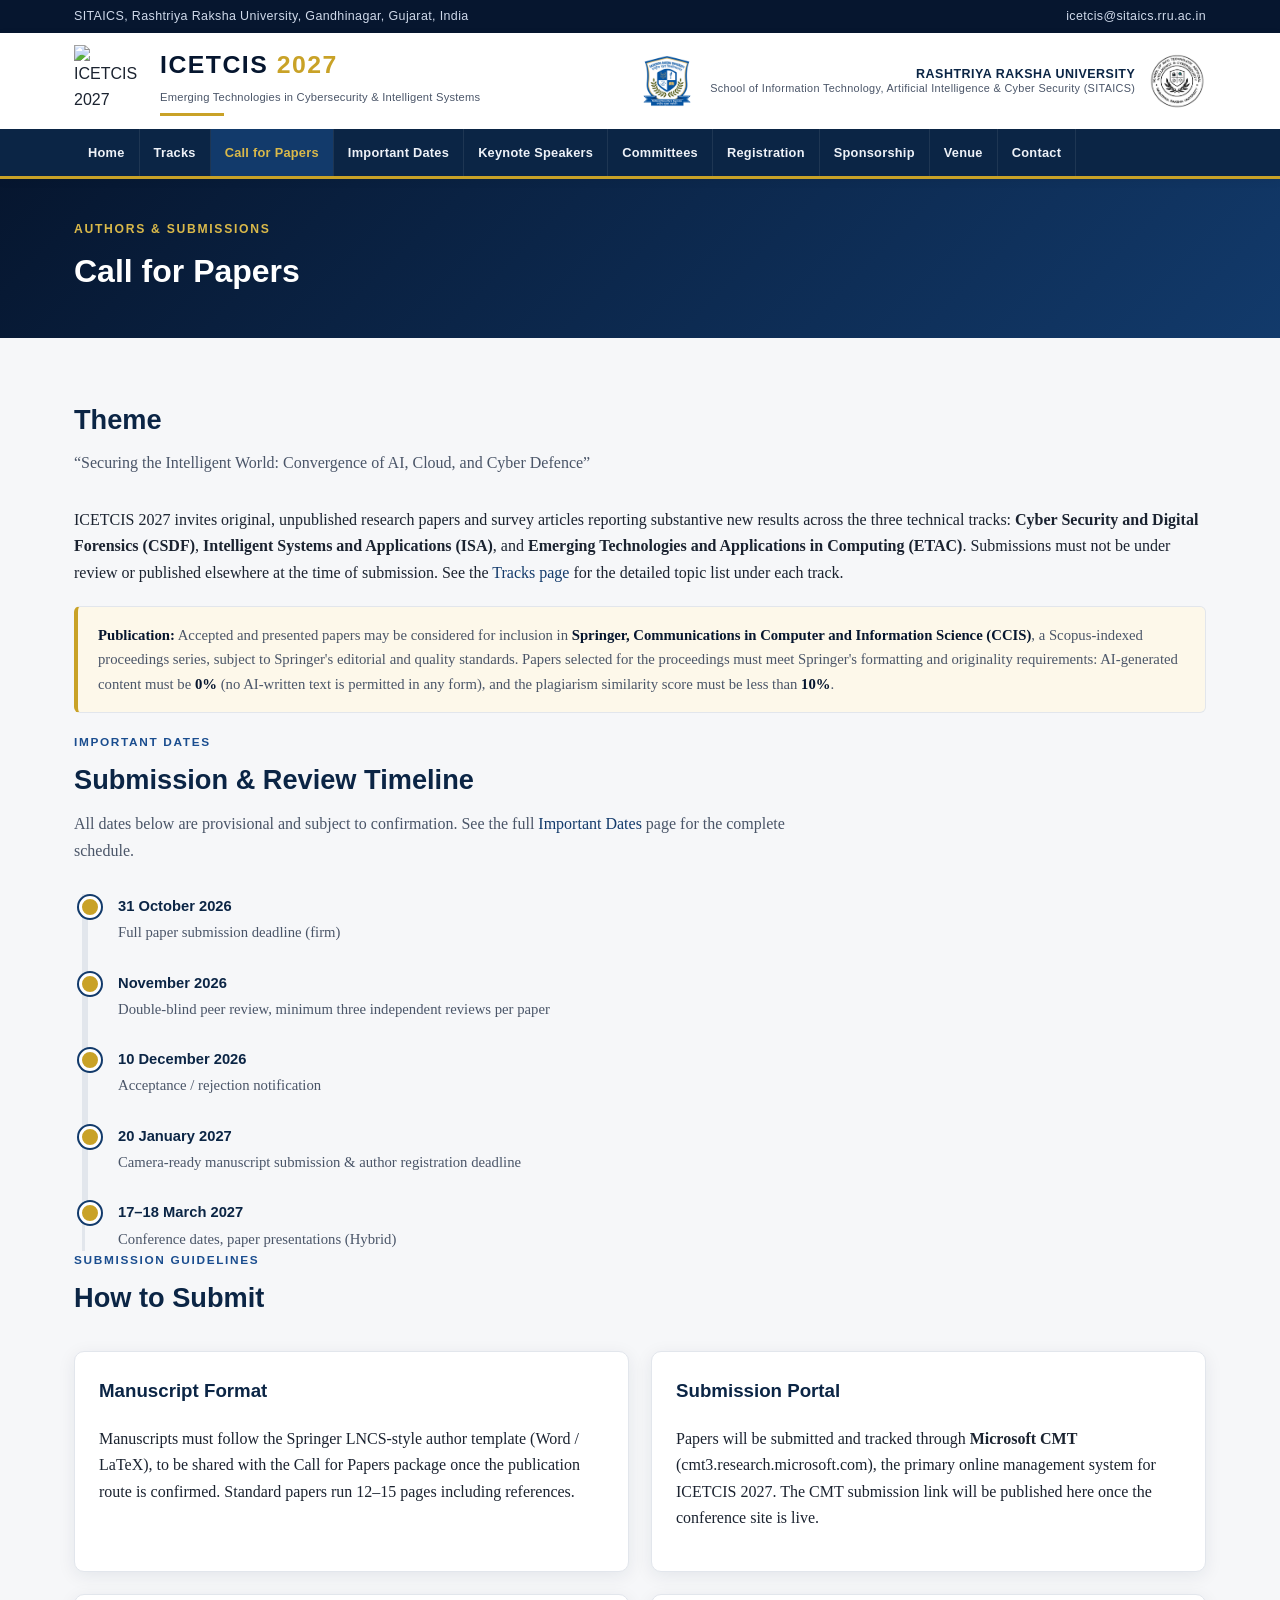
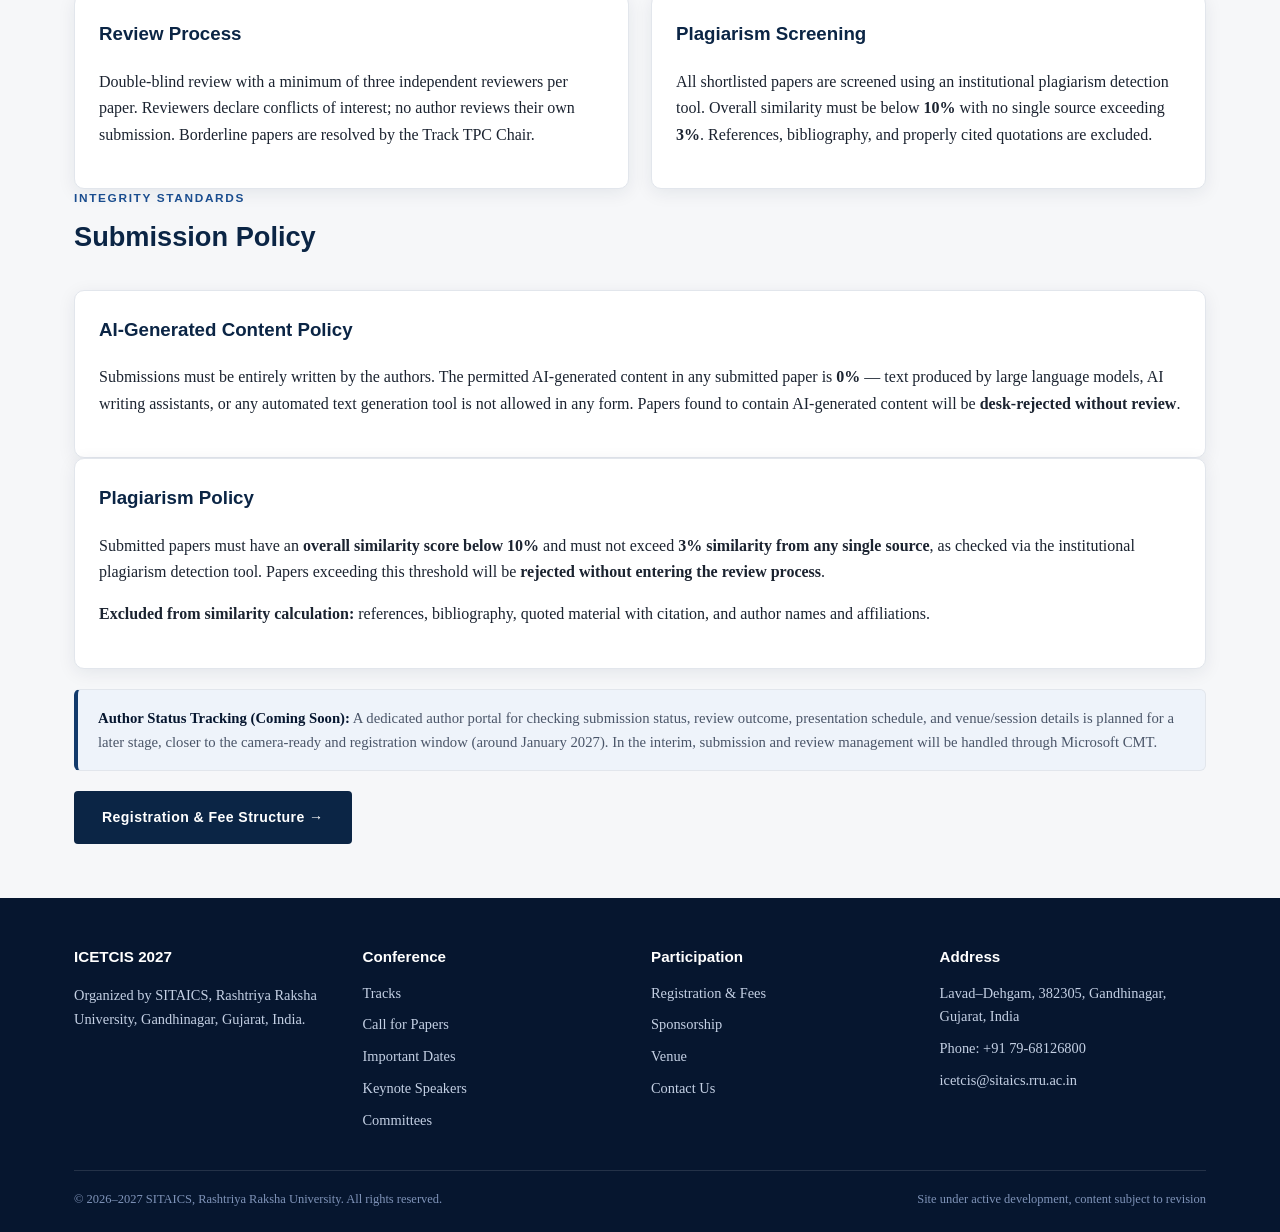
==== commit 6cb065a0: "Remove em dashes, fix ECT to ETAC, add Diamond spacing - Replace all em dashes (mdash) site-wide wit" ====
--- a/call-for-papers.html
+++ b/call-for-papers.html
@@ -73,14 +73,14 @@
         <p style="font-style:italic;">&ldquo;Securing the Intelligent World: Convergence of AI, Cloud, and Cyber Defence&rdquo;</p>
       </div>
       <p style="max-width:780px;color:var(--ink-soft);">ICETCIS 2027 invites original, unpublished research
-      papers and survey articles reporting substantive new results across the three technical tracks &mdash;
-      <strong>Cyber Security and Digital Forensics (CSDF)</strong>, <strong>Intelligent Systems and Applications (ISA)</strong>, and <strong>Emerging Technologies and Applications in Computing (ECT)</strong>.
+      papers and survey articles reporting substantive new results across the three technical tracks:
+      <strong>Cyber Security and Digital Forensics (CSDF)</strong>, <strong>Intelligent Systems and Applications (ISA)</strong>, and <strong>Emerging Technologies and Applications in Computing (ETAC)</strong>.
       Submissions must not be under review or published elsewhere at the time of submission.
       See the <a href="tracks.html">Tracks page</a> for the detailed topic list under each track.</p>
 
       <div class="notice gold">
         <strong>Publication:</strong> Accepted and presented papers may be considered for inclusion in
-        <strong>Springer &mdash; Communications in Computer and Information Science (CCIS)</strong>, a
+        <strong>Springer, Communications in Computer and Information Science (CCIS)</strong>, a
         Scopus-indexed proceedings series, subject to Springer's editorial and quality standards.
         Papers selected for the proceedings must meet Springer's formatting and originality requirements:
         AI-generated content must be <strong>0%</strong> (no AI-written text is permitted in any form), and the
@@ -95,10 +95,10 @@
       </div>
       <div class="timeline">
         <div class="timeline-item"><div class="t-date">31 October 2026</div><div class="t-label">Full paper submission deadline (firm)</div></div>
-        <div class="timeline-item"><div class="t-date">November 2026</div><div class="t-label">Double-blind peer review &mdash; minimum three independent reviews per paper</div></div>
+        <div class="timeline-item"><div class="t-date">November 2026</div><div class="t-label">Double-blind peer review, minimum three independent reviews per paper</div></div>
         <div class="timeline-item"><div class="t-date">10 December 2026</div><div class="t-label">Acceptance / rejection notification</div></div>
         <div class="timeline-item"><div class="t-date">20 January 2027</div><div class="t-label">Camera-ready manuscript submission &amp; author registration deadline</div></div>
-        <div class="timeline-item"><div class="t-date">17&ndash;18 March 2027</div><div class="t-label">Conference dates &mdash; paper presentations (Hybrid)</div></div>
+        <div class="timeline-item"><div class="t-date">17&ndash;18 March 2027</div><div class="t-label">Conference dates, paper presentations (Hybrid)</div></div>
       </div>
 
       <div class="section-head" style="margin-top:48px;">
@@ -206,7 +206,7 @@
     </div>
     <div class="footer-bottom">
       <span>&copy; 2026&ndash;2027 SITAICS, Rashtriya Raksha University. All rights reserved.</span>
-      <span>Site under active development &mdash; content subject to revision</span>
+      <span>Site under active development, content subject to revision</span>
     </div>
   </div>
 </footer>
--- a/css/style.css
+++ b/css/style.css
@@ -136,6 +136,11 @@
 .hero .meta-item .value{font-size:1.02rem;font-weight:700;color:#fff;}
 .hero .cta-row{margin-top:30px;display:flex;gap:14px;flex-wrap:wrap;}
 
+.hero-layout{display:flex;align-items:center;gap:48px;}
+.hero-text{flex:1;min-width:0;}
+.hero-emblem{flex-shrink:0;display:flex;align-items:center;justify-content:center;padding-right:20px;}
+.hero-emblem img{width:220px;height:220px;filter:drop-shadow(0 0 28px rgba(201,162,39,0.4)) brightness(1.05);}
+
 .btn{
   display:inline-block;font-family:"Trebuchet MS","Segoe UI",Arial,sans-serif;
   font-weight:700;font-size:0.88rem;letter-spacing:.03em;padding:13px 26px;border-radius:4px;
@@ -330,6 +335,7 @@
   .nav-toggle{display:block;}
   .hero h1{font-size:1.8rem;}
   .hero{padding:46px 0 40px;}
+  .hero-emblem{display:none;}
   .scroll-top{right:16px;bottom:16px;width:42px;height:42px;}
 }
 
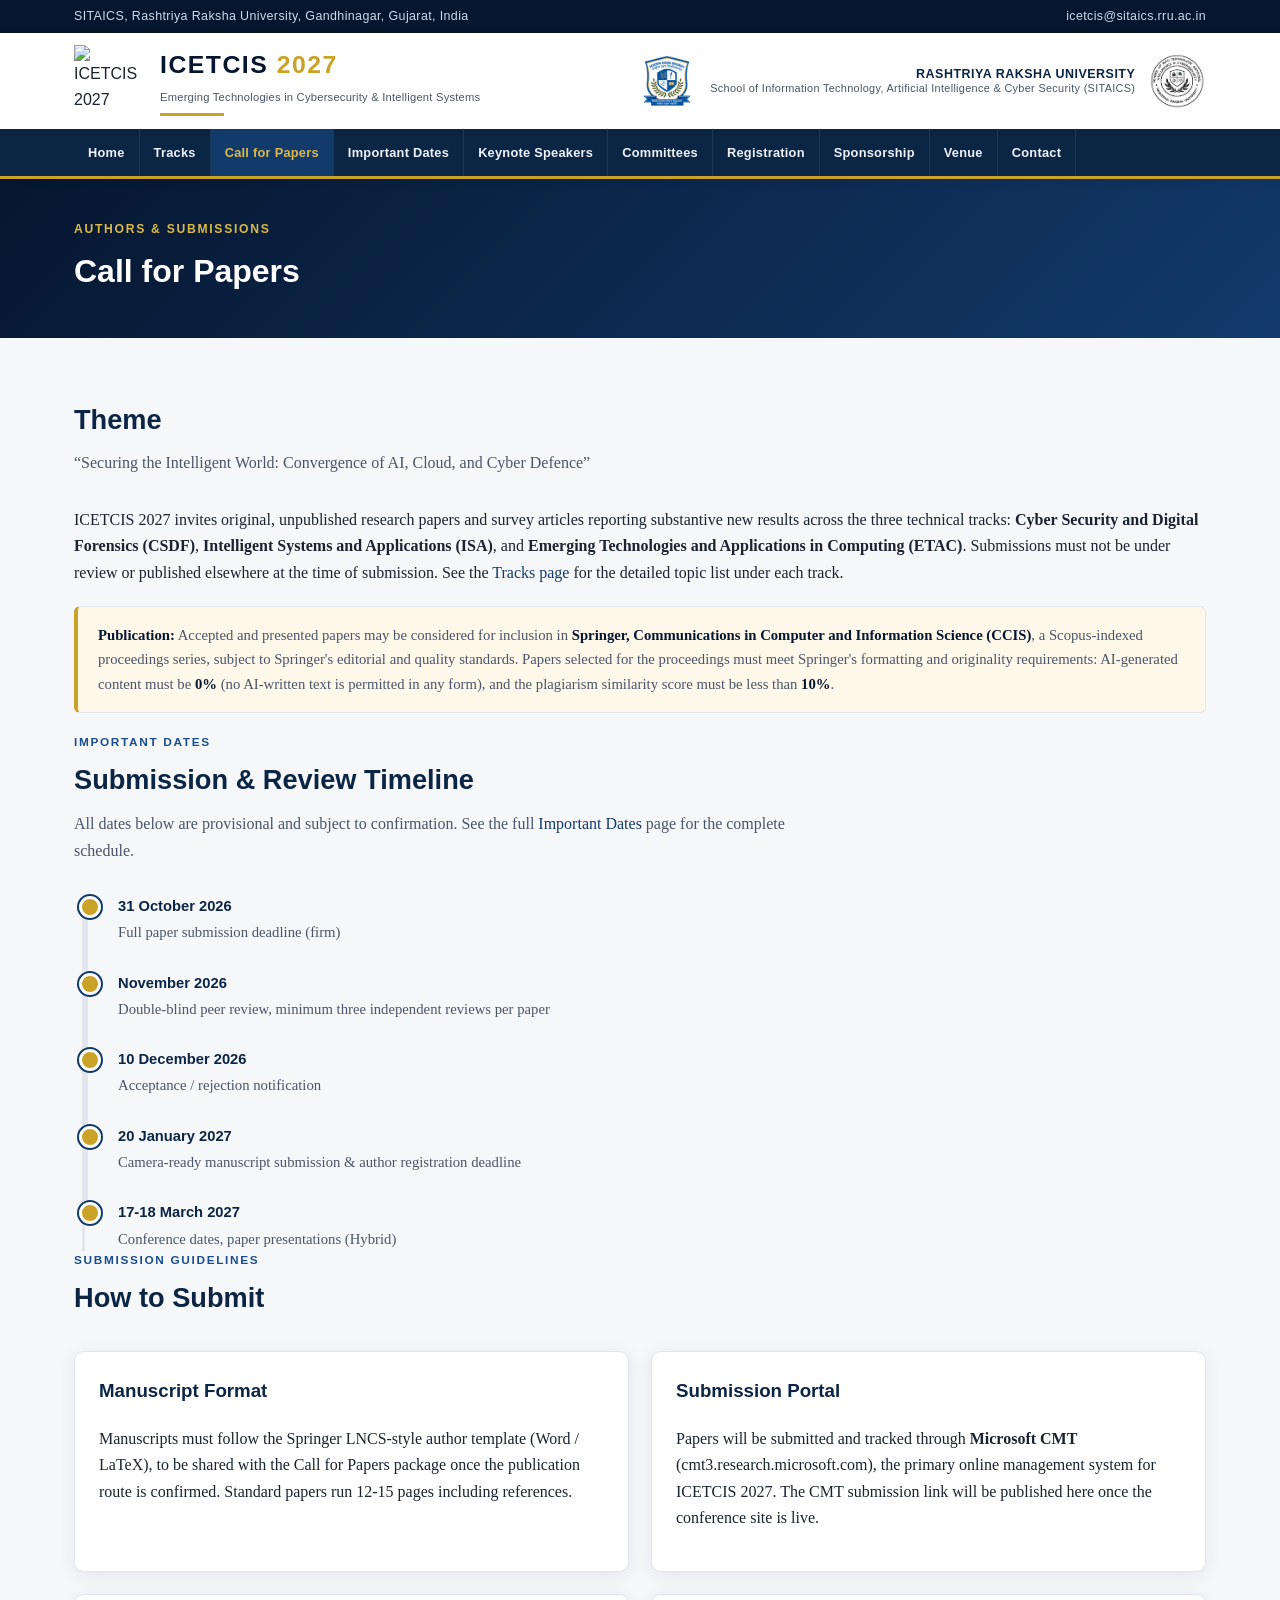
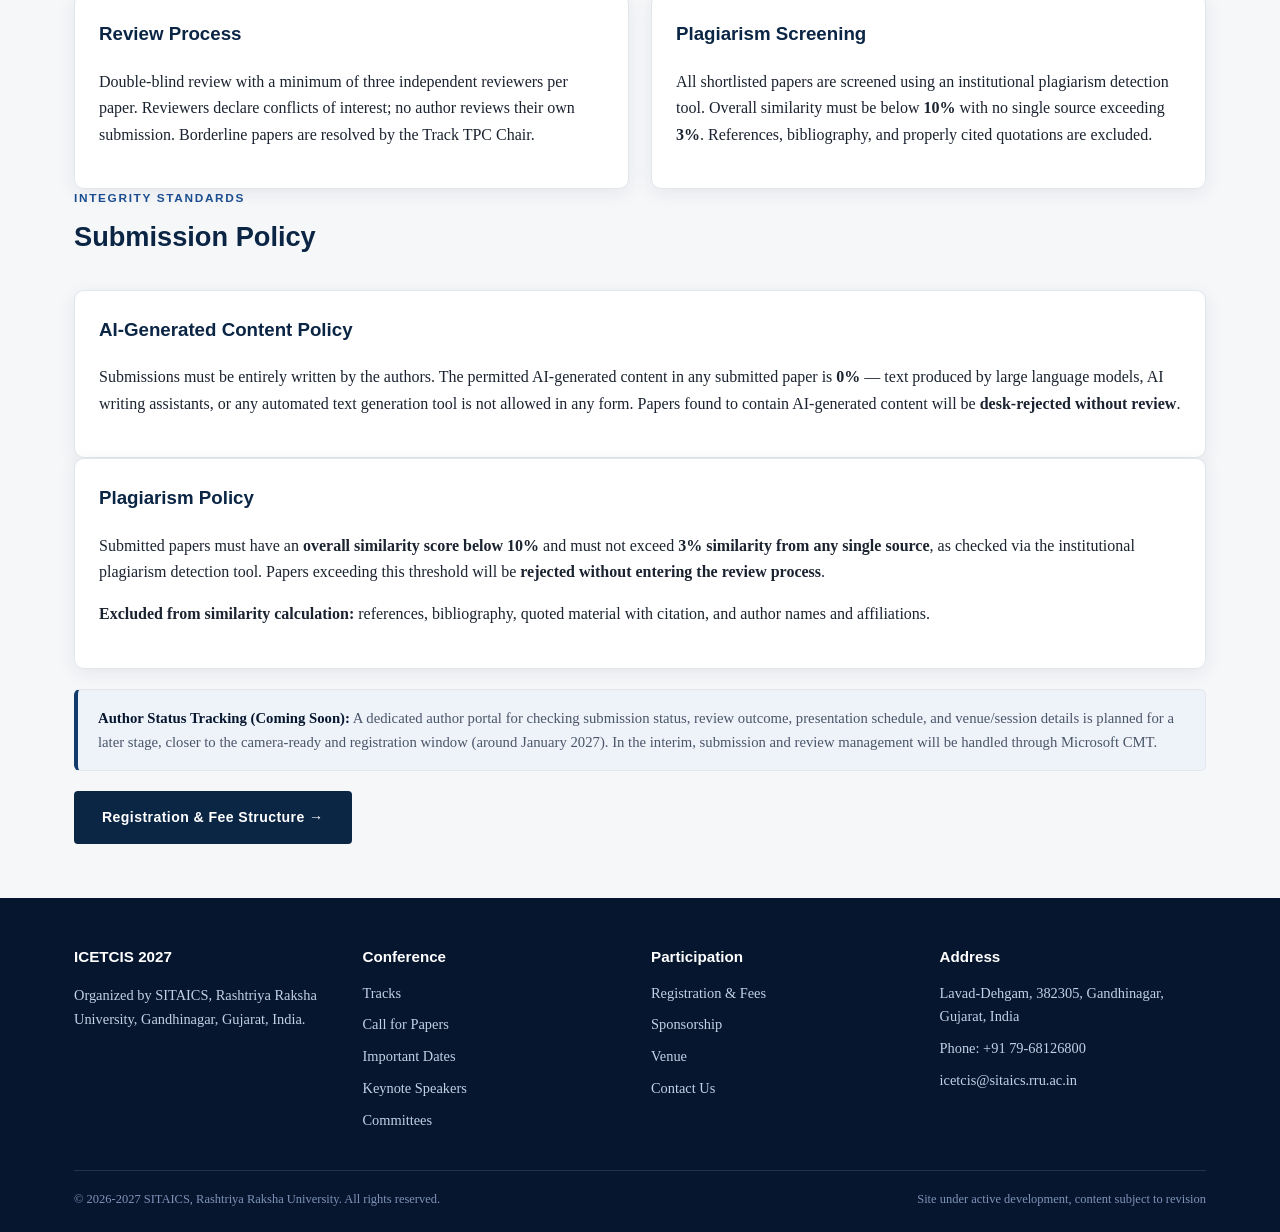
==== commit 36710bdc: "Replace all en dashes (ndash) with plain hyphens site-wide" ====
--- a/call-for-papers.html
+++ b/call-for-papers.html
@@ -98,7 +98,7 @@
         <div class="timeline-item"><div class="t-date">November 2026</div><div class="t-label">Double-blind peer review, minimum three independent reviews per paper</div></div>
         <div class="timeline-item"><div class="t-date">10 December 2026</div><div class="t-label">Acceptance / rejection notification</div></div>
         <div class="timeline-item"><div class="t-date">20 January 2027</div><div class="t-label">Camera-ready manuscript submission &amp; author registration deadline</div></div>
-        <div class="timeline-item"><div class="t-date">17&ndash;18 March 2027</div><div class="t-label">Conference dates, paper presentations (Hybrid)</div></div>
+        <div class="timeline-item"><div class="t-date">17-18 March 2027</div><div class="t-label">Conference dates, paper presentations (Hybrid)</div></div>
       </div>
 
       <div class="section-head" style="margin-top:48px;">
@@ -110,7 +110,7 @@
           <h3>Manuscript Format</h3>
           <p>Manuscripts must follow the Springer LNCS-style author template (Word / LaTeX), to be shared
           with the Call for Papers package once the publication route is confirmed. Standard papers run
-          12&ndash;15 pages including references.</p>
+          12-15 pages including references.</p>
         </div>
         <div class="card">
           <h3>Submission Portal</h3>
@@ -198,14 +198,14 @@
       <div>
         <h4>Address</h4>
         <ul>
-          <li>Lavad&ndash;Dehgam, 382305, Gandhinagar, Gujarat, India</li>
+          <li>Lavad-Dehgam, 382305, Gandhinagar, Gujarat, India</li>
           <li>Phone: +91 79-68126800</li>
           <li><a href="mailto:icetcis@sitaics.rru.ac.in">icetcis@sitaics.rru.ac.in</a></li>
         </ul>
       </div>
     </div>
     <div class="footer-bottom">
-      <span>&copy; 2026&ndash;2027 SITAICS, Rashtriya Raksha University. All rights reserved.</span>
+      <span>&copy; 2026-2027 SITAICS, Rashtriya Raksha University. All rights reserved.</span>
       <span>Site under active development, content subject to revision</span>
     </div>
   </div>
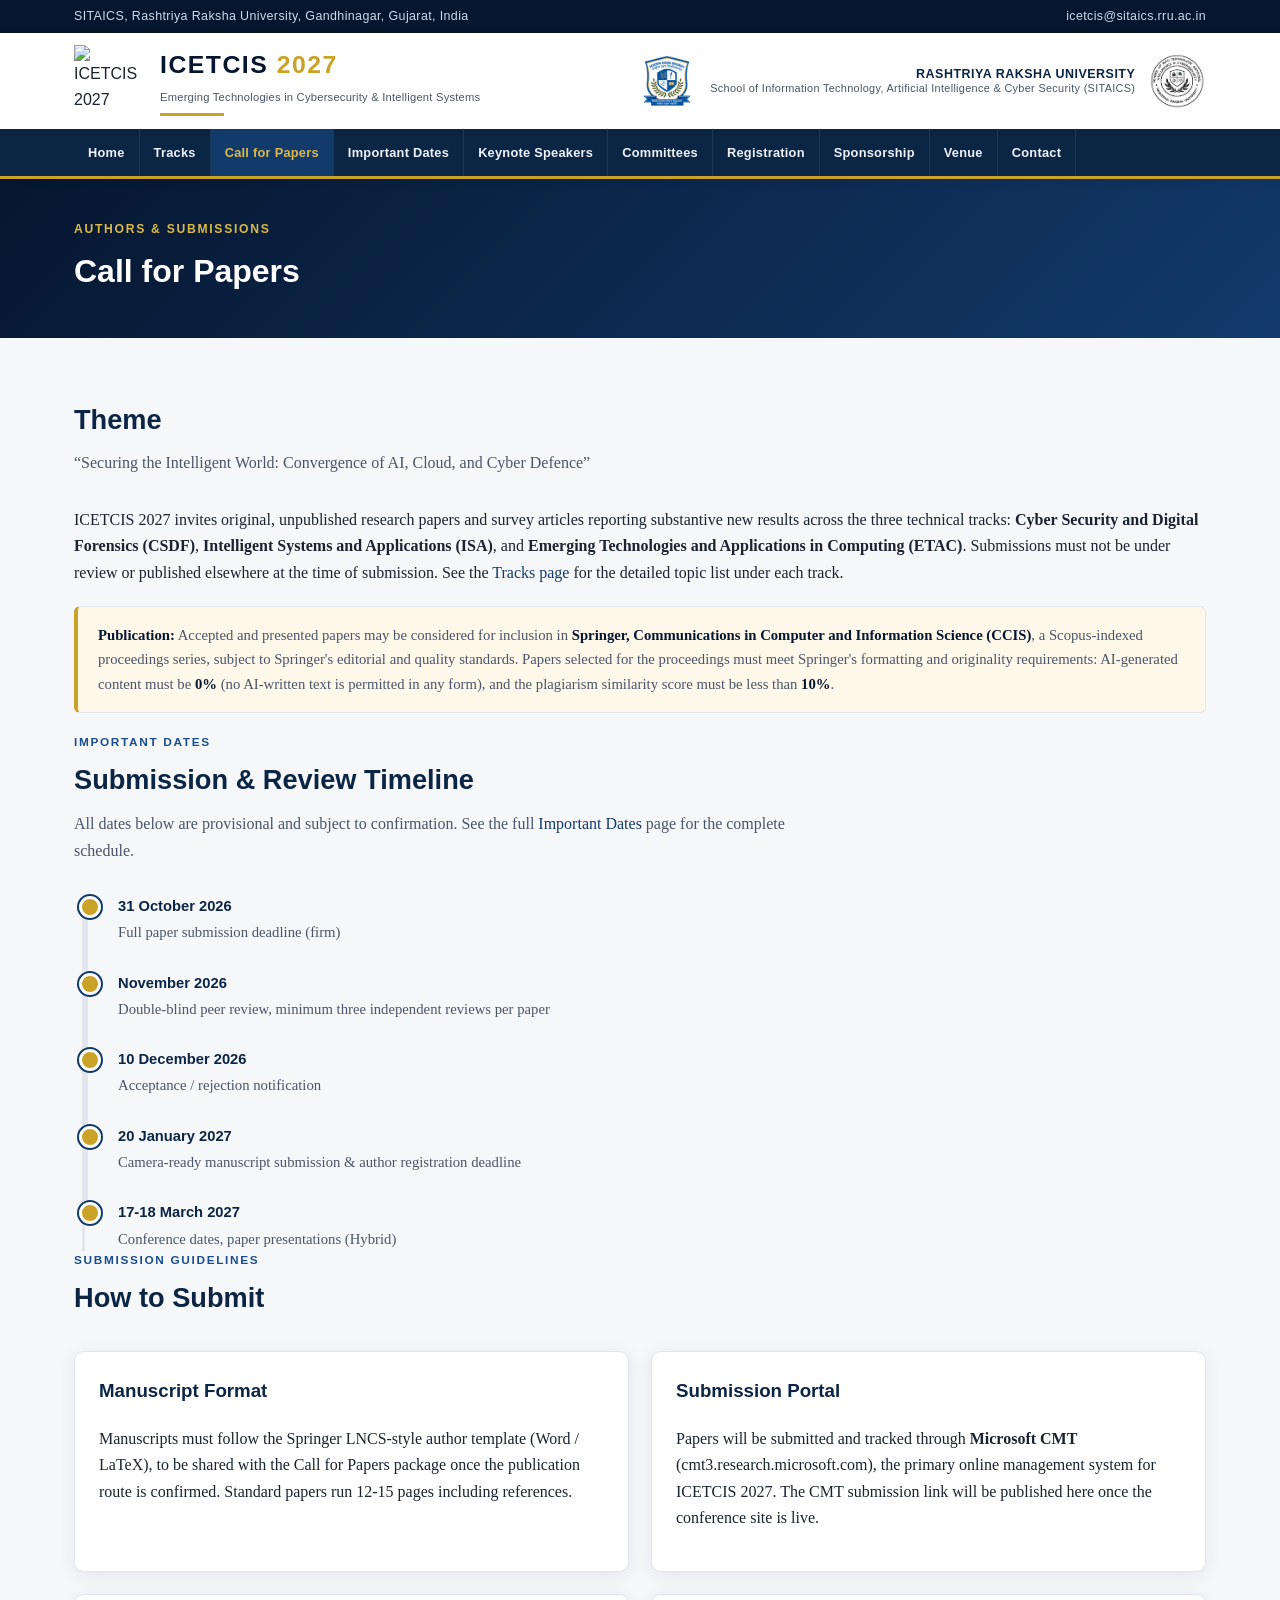
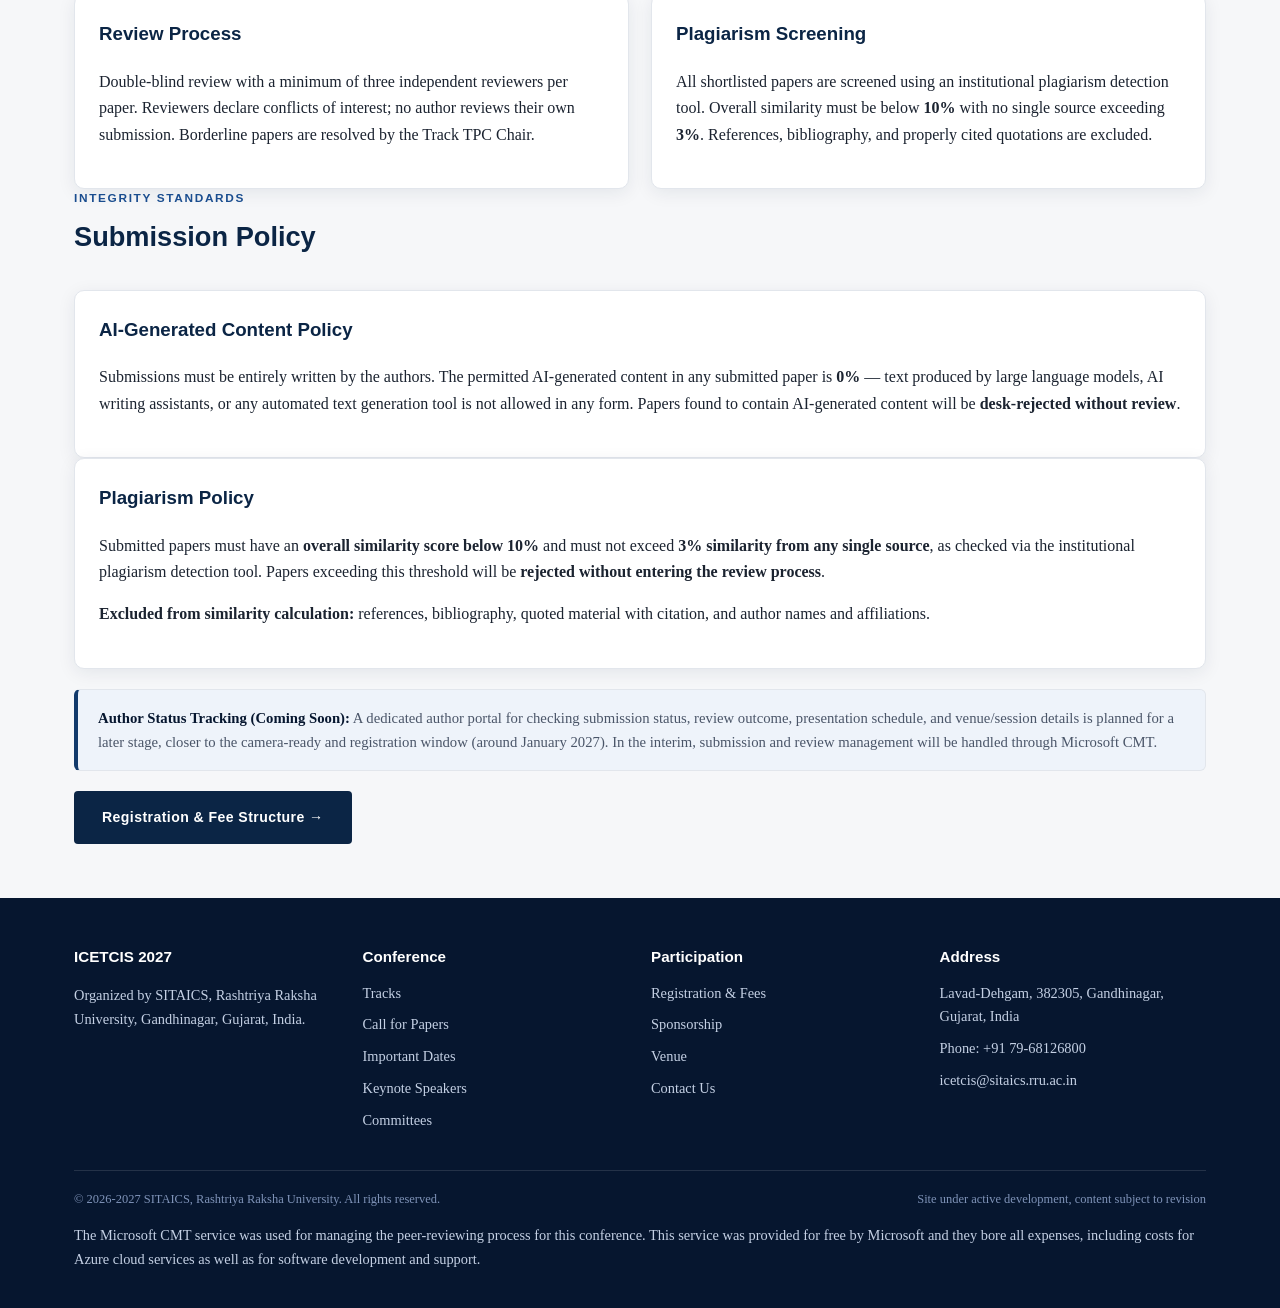
==== commit 25c0ba45: "All pages: add Microsoft CMT acknowledgment to footer Added required CMT acknowledgment paragraph to" ====
--- a/call-for-papers.html
+++ b/call-for-papers.html
@@ -208,6 +208,7 @@
       <span>&copy; 2026-2027 SITAICS, Rashtriya Raksha University. All rights reserved.</span>
       <span>Site under active development, content subject to revision</span>
     </div>
+    <p style="font-size: 0.78rem; color: #6B7280; border-top: 1px solid #D1D5DB; margin-top: 16px; padding-top: 12px; line-height: 1.6;">The Microsoft CMT service was used for managing the peer-reviewing process for this conference. This service was provided for free by Microsoft and they bore all expenses, including costs for Azure cloud services as well as for software development and support.</p>
   </div>
 </footer>
 
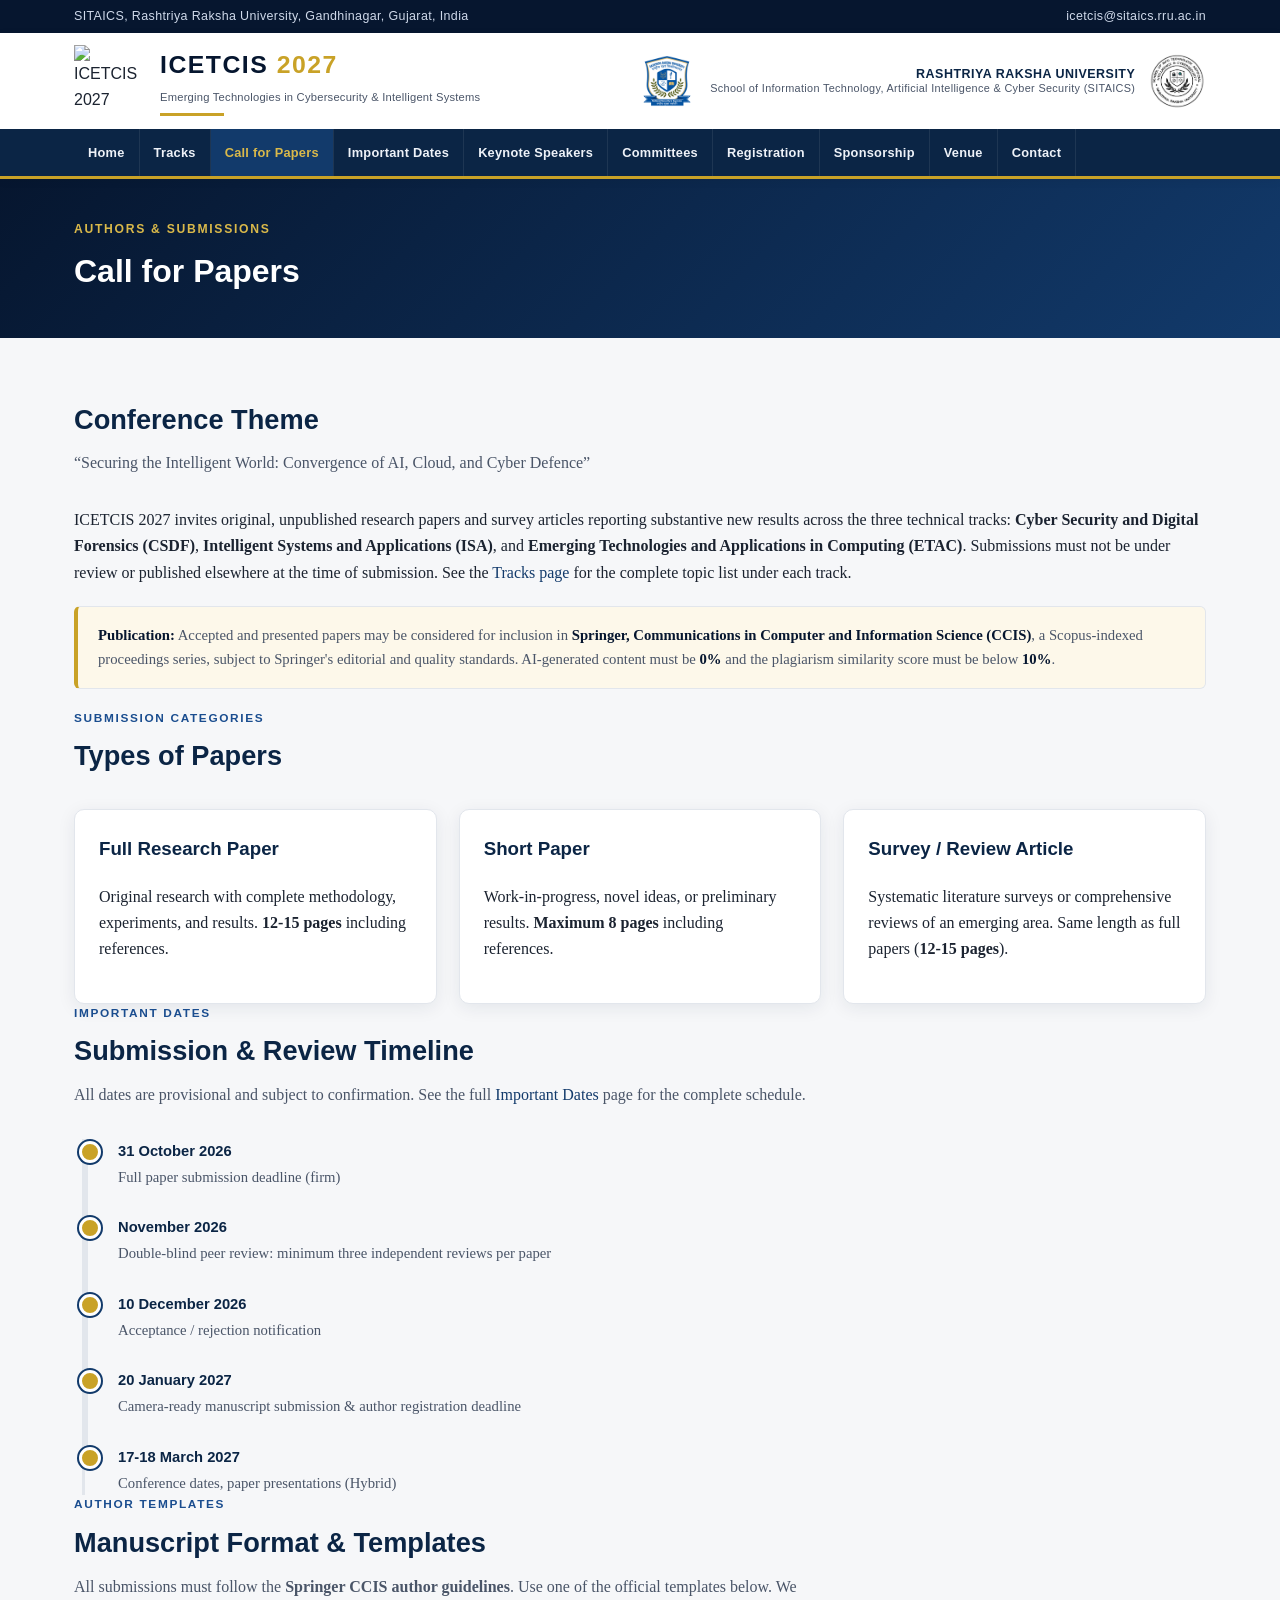
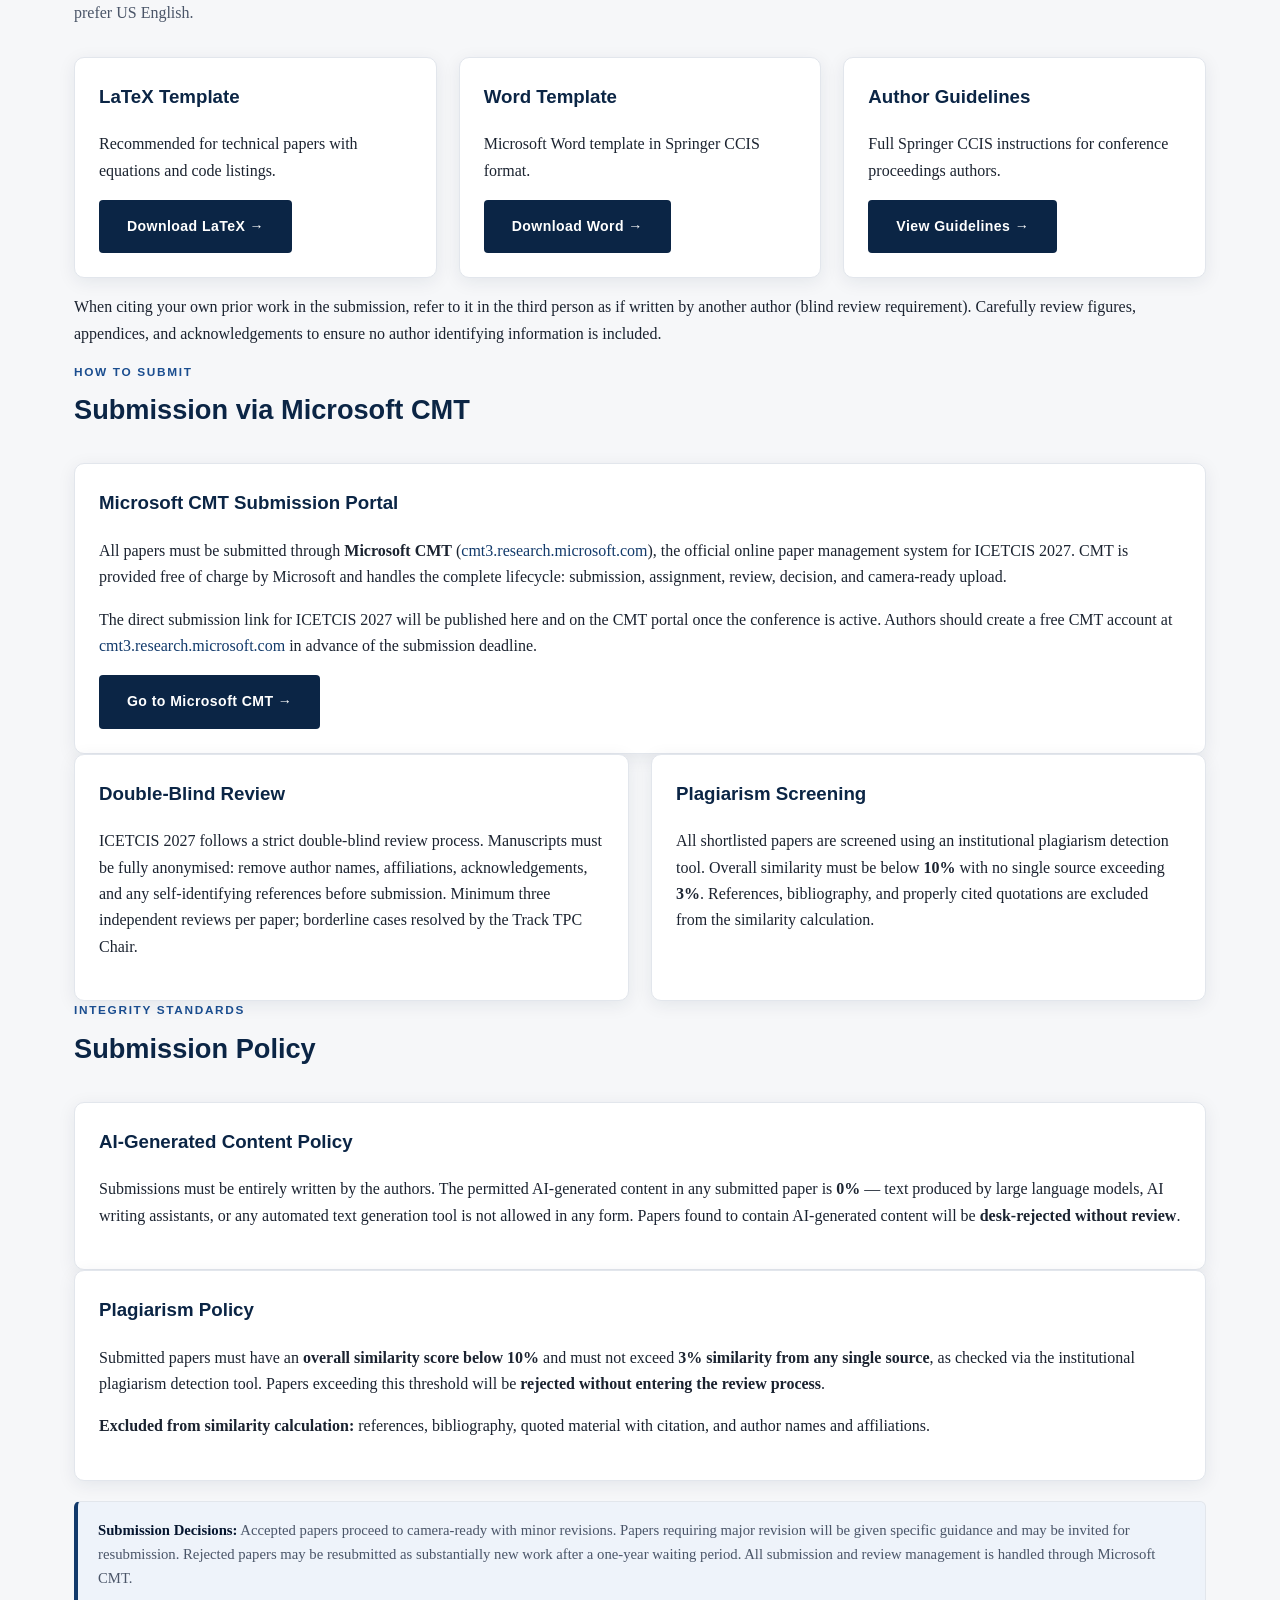
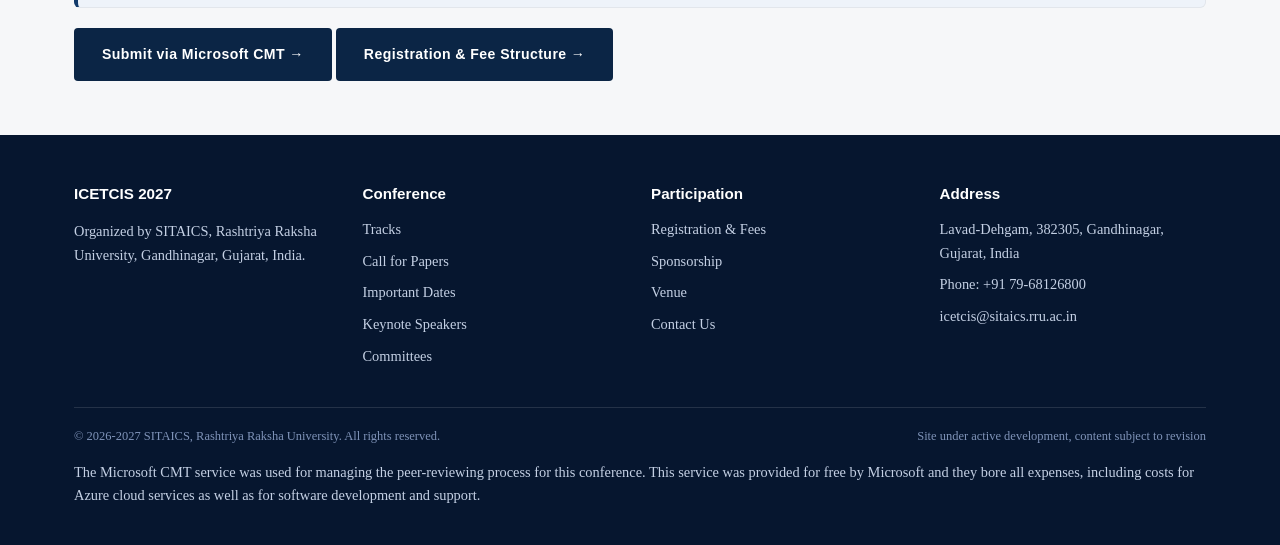
==== commit 10d936fa: "Call for Papers: restructure page with templates, CMT portal, paper types - Add Types of Papers sect" ====
--- a/call-for-papers.html
+++ b/call-for-papers.html
@@ -68,70 +68,137 @@
 
   <section>
     <div class="container">
+
       <div class="section-head">
-        <h2>Theme</h2>
+        <h2>Conference Theme</h2>
         <p style="font-style:italic;">&ldquo;Securing the Intelligent World: Convergence of AI, Cloud, and Cyber Defence&rdquo;</p>
       </div>
       <p style="max-width:780px;color:var(--ink-soft);">ICETCIS 2027 invites original, unpublished research
       papers and survey articles reporting substantive new results across the three technical tracks:
-      <strong>Cyber Security and Digital Forensics (CSDF)</strong>, <strong>Intelligent Systems and Applications (ISA)</strong>, and <strong>Emerging Technologies and Applications in Computing (ETAC)</strong>.
+      <strong>Cyber Security and Digital Forensics (CSDF)</strong>,
+      <strong>Intelligent Systems and Applications (ISA)</strong>, and
+      <strong>Emerging Technologies and Applications in Computing (ETAC)</strong>.
       Submissions must not be under review or published elsewhere at the time of submission.
-      See the <a href="tracks.html">Tracks page</a> for the detailed topic list under each track.</p>
-
-      <div class="notice gold">
+      See the <a href="tracks.html">Tracks page</a> for the complete topic list under each track.</p>
+
+      <div class="notice gold" style="margin-top:28px;">
         <strong>Publication:</strong> Accepted and presented papers may be considered for inclusion in
         <strong>Springer, Communications in Computer and Information Science (CCIS)</strong>, a
         Scopus-indexed proceedings series, subject to Springer's editorial and quality standards.
-        Papers selected for the proceedings must meet Springer's formatting and originality requirements:
-        AI-generated content must be <strong>0%</strong> (no AI-written text is permitted in any form), and the
-        plagiarism similarity score must be less than <strong>10%</strong>.
-      </div>
-
+        AI-generated content must be <strong>0%</strong> and the plagiarism similarity score must be
+        below <strong>10%</strong>.
+      </div>
+
+      <!-- Types of Submissions -->
+      <div class="section-head" style="margin-top:48px;">
+        <div class="kicker">Submission Categories</div>
+        <h2>Types of Papers</h2>
+      </div>
+      <div class="grid grid-3" style="margin-bottom:12px;">
+        <div class="card">
+          <h3>Full Research Paper</h3>
+          <p style="color:var(--ink-soft);">Original research with complete methodology, experiments, and results.
+          <strong>12-15 pages</strong> including references.</p>
+        </div>
+        <div class="card">
+          <h3>Short Paper</h3>
+          <p style="color:var(--ink-soft);">Work-in-progress, novel ideas, or preliminary results.
+          <strong>Maximum 8 pages</strong> including references.</p>
+        </div>
+        <div class="card">
+          <h3>Survey / Review Article</h3>
+          <p style="color:var(--ink-soft);">Systematic literature surveys or comprehensive reviews of an
+          emerging area. Same length as full papers (<strong>12-15 pages</strong>).</p>
+        </div>
+      </div>
+
+      <!-- Timeline -->
       <div class="section-head" style="margin-top:48px;">
         <div class="kicker">Important Dates</div>
         <h2>Submission &amp; Review Timeline</h2>
-        <p>All dates below are provisional and subject to confirmation. See the full
+        <p>All dates are provisional and subject to confirmation. See the full
         <a href="important-dates.html">Important Dates</a> page for the complete schedule.</p>
       </div>
       <div class="timeline">
         <div class="timeline-item"><div class="t-date">31 October 2026</div><div class="t-label">Full paper submission deadline (firm)</div></div>
-        <div class="timeline-item"><div class="t-date">November 2026</div><div class="t-label">Double-blind peer review, minimum three independent reviews per paper</div></div>
+        <div class="timeline-item"><div class="t-date">November 2026</div><div class="t-label">Double-blind peer review: minimum three independent reviews per paper</div></div>
         <div class="timeline-item"><div class="t-date">10 December 2026</div><div class="t-label">Acceptance / rejection notification</div></div>
         <div class="timeline-item"><div class="t-date">20 January 2027</div><div class="t-label">Camera-ready manuscript submission &amp; author registration deadline</div></div>
         <div class="timeline-item"><div class="t-date">17-18 March 2027</div><div class="t-label">Conference dates, paper presentations (Hybrid)</div></div>
       </div>
 
-      <div class="section-head" style="margin-top:48px;">
-        <div class="kicker">Submission Guidelines</div>
-        <h2>How to Submit</h2>
-      </div>
-      <div class="grid grid-2">
-        <div class="card">
-          <h3>Manuscript Format</h3>
-          <p>Manuscripts must follow the Springer LNCS-style author template (Word / LaTeX), to be shared
-          with the Call for Papers package once the publication route is confirmed. Standard papers run
-          12-15 pages including references.</p>
-        </div>
-        <div class="card">
-          <h3>Submission Portal</h3>
-          <p>Papers will be submitted and tracked through <strong>Microsoft CMT</strong>
-          (cmt3.research.microsoft.com), the primary online management system for ICETCIS 2027.
-          The CMT submission link will be published here once the conference site is live.</p>
-        </div>
-        <div class="card">
-          <h3>Review Process</h3>
-          <p>Double-blind review with a minimum of three independent reviewers per paper. Reviewers
-          declare conflicts of interest; no author reviews their own submission. Borderline papers are
-          resolved by the Track TPC Chair.</p>
+      <!-- Manuscript Templates -->
+      <div class="section-head" style="margin-top:48px;">
+        <div class="kicker">Author Templates</div>
+        <h2>Manuscript Format &amp; Templates</h2>
+        <p>All submissions must follow the <strong>Springer CCIS author guidelines</strong>. Use one of the official templates below. We prefer US English.</p>
+      </div>
+      <div class="grid grid-3" style="margin-bottom:8px;">
+        <div class="card" style="text-align:center;">
+          <h3 style="margin-bottom:8px;">LaTeX Template</h3>
+          <p style="color:var(--ink-soft);font-size:0.9rem;margin-bottom:16px;">Recommended for technical papers with equations and code listings.</p>
+          <a href="https://www.springer.com/gp/computer-science/lncs/new-latex-templates-available/15634678"
+             target="_blank" rel="noopener noreferrer" class="btn btn-navy" style="font-size:0.85rem;">Download LaTeX &rarr;</a>
+        </div>
+        <div class="card" style="text-align:center;">
+          <h3 style="margin-bottom:8px;">Word Template</h3>
+          <p style="color:var(--ink-soft);font-size:0.9rem;margin-bottom:16px;">Microsoft Word template in Springer CCIS format.</p>
+          <a href="https://www.springer.com/gp/authors-editors/conference-proceedings/editors/word-template/19338734"
+             target="_blank" rel="noopener noreferrer" class="btn btn-navy" style="font-size:0.85rem;">Download Word &rarr;</a>
+        </div>
+        <div class="card" style="text-align:center;">
+          <h3 style="margin-bottom:8px;">Author Guidelines</h3>
+          <p style="color:var(--ink-soft);font-size:0.9rem;margin-bottom:16px;">Full Springer CCIS instructions for conference proceedings authors.</p>
+          <a href="https://www.springer.com/gp/computer-science/lncs/conference-proceedings-guidelines"
+             target="_blank" rel="noopener noreferrer" class="btn btn-navy" style="font-size:0.85rem;">View Guidelines &rarr;</a>
+        </div>
+      </div>
+      <p style="color:var(--ink-soft);font-size:0.88rem;margin-top:8px;">
+        When citing your own prior work in the submission, refer to it in the third person as if written by another author (blind review requirement).
+        Carefully review figures, appendices, and acknowledgements to ensure no author identifying information is included.
+      </p>
+
+      <!-- Submission Portal -->
+      <div class="section-head" style="margin-top:48px;">
+        <div class="kicker">How to Submit</div>
+        <h2>Submission via Microsoft CMT</h2>
+      </div>
+      <div class="card" style="margin-bottom:20px;">
+        <h3>Microsoft CMT Submission Portal</h3>
+        <p>All papers must be submitted through <strong>Microsoft CMT</strong>
+        (<a href="https://cmt3.research.microsoft.com" target="_blank" rel="noopener noreferrer">cmt3.research.microsoft.com</a>),
+        the official online paper management system for ICETCIS 2027.
+        CMT is provided free of charge by Microsoft and handles the complete lifecycle: submission, assignment, review, decision, and camera-ready upload.</p>
+        <p style="margin-top:12px;color:var(--ink-soft);">
+          The direct submission link for ICETCIS 2027 will be published here and on the CMT portal once the conference is active.
+          Authors should create a free CMT account at
+          <a href="https://cmt3.research.microsoft.com" target="_blank" rel="noopener noreferrer">cmt3.research.microsoft.com</a>
+          in advance of the submission deadline.
+        </p>
+        <div style="margin-top:16px;">
+          <a href="https://cmt3.research.microsoft.com" target="_blank" rel="noopener noreferrer" class="btn btn-navy">Go to Microsoft CMT &rarr;</a>
+        </div>
+      </div>
+
+      <!-- Submission Guidelines grid -->
+      <div class="grid grid-2" style="margin-top:8px;">
+        <div class="card">
+          <h3>Double-Blind Review</h3>
+          <p style="color:var(--ink-soft);">ICETCIS 2027 follows a strict double-blind review process.
+          Manuscripts must be fully anonymised: remove author names, affiliations, acknowledgements,
+          and any self-identifying references before submission. Minimum three independent reviews per paper;
+          borderline cases resolved by the Track TPC Chair.</p>
         </div>
         <div class="card">
           <h3>Plagiarism Screening</h3>
-          <p>All shortlisted papers are screened using an institutional plagiarism detection tool.
-          Overall similarity must be below <strong>10%</strong> with no single source exceeding
-          <strong>3%</strong>. References, bibliography, and properly cited quotations are excluded.</p>
-        </div>
-      </div>
-
+          <p style="color:var(--ink-soft);">All shortlisted papers are screened using an institutional
+          plagiarism detection tool. Overall similarity must be below <strong>10%</strong> with no single
+          source exceeding <strong>3%</strong>. References, bibliography, and properly cited quotations
+          are excluded from the similarity calculation.</p>
+        </div>
+      </div>
+
+      <!-- Integrity policies -->
       <div class="section-head" style="margin-top:48px;">
         <div class="kicker">Integrity Standards</div>
         <h2>Submission Policy</h2>
@@ -156,14 +223,18 @@
         citation, and author names and affiliations.</p>
       </div>
 
-      <div class="notice" style="margin-top:0px;">
-        <strong>Author Status Tracking (Coming Soon):</strong> A dedicated author portal for checking submission
-        status, review outcome, presentation schedule, and venue/session details is planned for a later
-        stage, closer to the camera-ready and registration window (around January 2027). In the interim,
-        submission and review management will be handled through Microsoft CMT.
-      </div>
-
-      <div style="margin-top:30px;"><a href="registration.html" class="btn btn-navy">Registration &amp; Fee Structure &rarr;</a></div>
+      <div class="notice" style="margin-top:0;">
+        <strong>Submission Decisions:</strong> Accepted papers proceed to camera-ready with minor revisions.
+        Papers requiring major revision will be given specific guidance and may be invited for resubmission.
+        Rejected papers may be resubmitted as substantially new work after a one-year waiting period.
+        All submission and review management is handled through Microsoft CMT.
+      </div>
+
+      <div style="margin-top:30px;display:flex;gap:16px;flex-wrap:wrap;">
+        <a href="https://cmt3.research.microsoft.com" target="_blank" rel="noopener noreferrer" class="btn btn-navy">Submit via Microsoft CMT &rarr;</a>
+        <a href="registration.html" class="btn btn-navy">Registration &amp; Fee Structure &rarr;</a>
+      </div>
+
     </div>
   </section>
 
